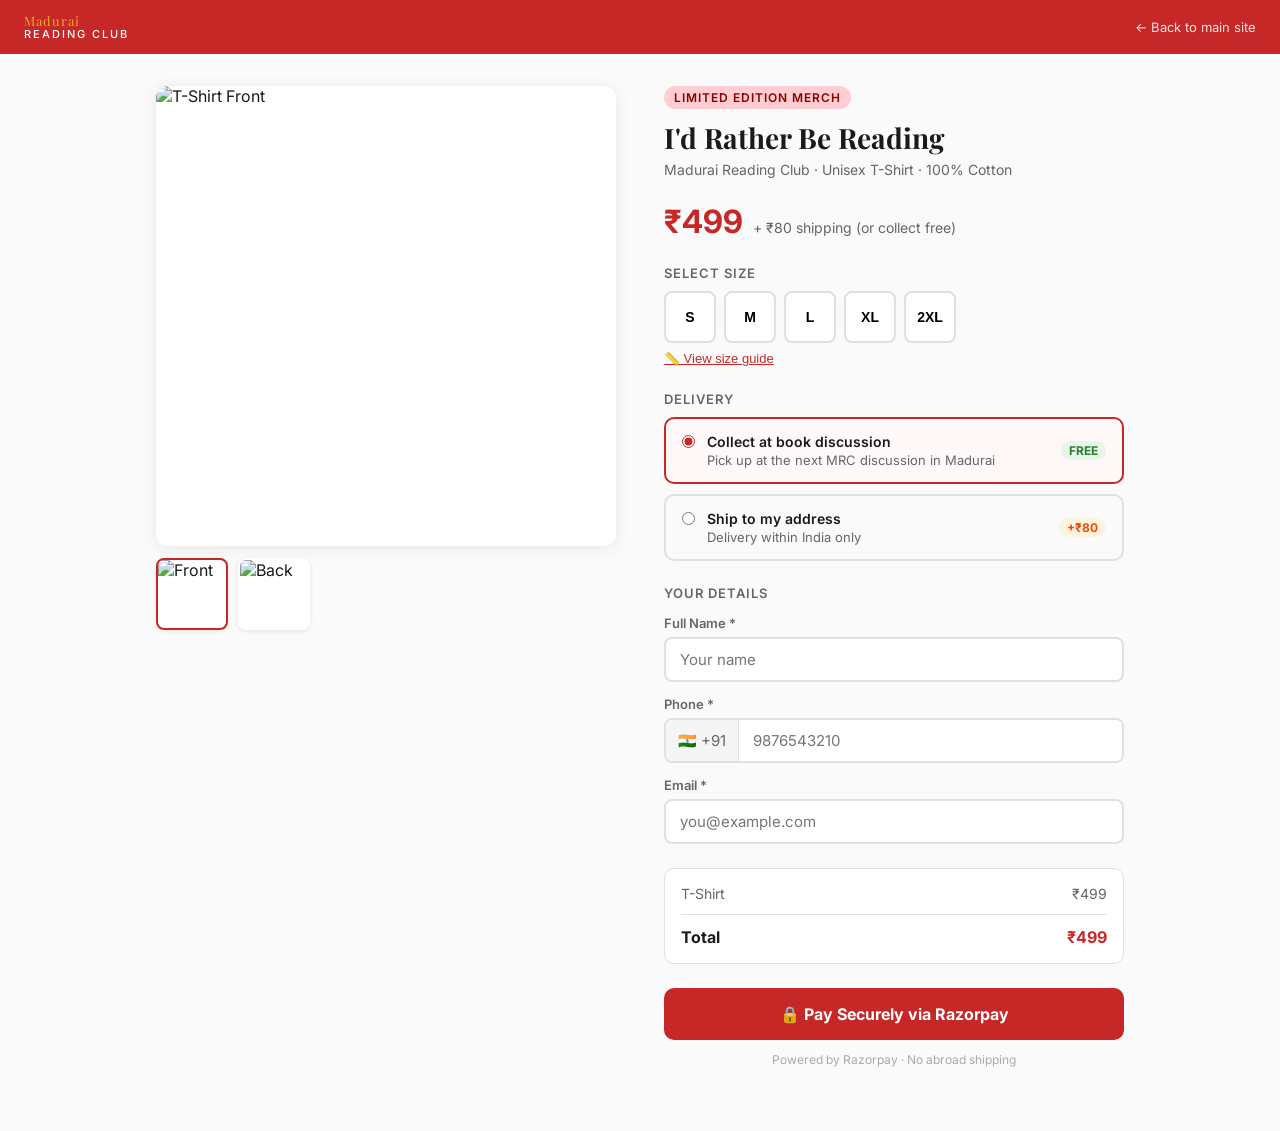
==== shop.html @ 7efdadf3 "Add MRC T-Shirt shop page with Razorpay checkout - New shop.html: product gallery, size picker with " ====
<!DOCTYPE html>
<html lang="en">
<head>
  <meta charset="UTF-8" />
  <meta name="viewport" content="width=device-width, initial-scale=1.0" />
  <title>MRC T-Shirt — Madurai Reading Club</title>
  <link rel="icon" type="image/png" href="images/Logo Circular.png" />
  <link rel="preconnect" href="https://fonts.googleapis.com" />
  <link rel="preconnect" href="https://fonts.gstatic.com" crossorigin />
  <link href="https://fonts.googleapis.com/css2?family=Inter:wght@300;400;500;600;700&family=Playfair+Display:wght@400;500;700&display=swap" rel="stylesheet" />
  <style>
    *, *::before, *::after { box-sizing: border-box; margin: 0; padding: 0; }

    :root {
      --red:      #C62828;
      --red-dark: #8E0000;
      --red-light:#FFCDD2;
      --gold:     #F5A623;
      --text:     #1a1a1a;
      --muted:    #666;
      --border:   #e0e0e0;
      --bg:       #fafafa;
      --white:    #ffffff;
      --radius:   12px;
    }

    body {
      font-family: 'Inter', sans-serif;
      color: var(--text);
      background: var(--bg);
      min-height: 100vh;
    }

    /* ── Nav ── */
    .topbar {
      background: var(--red);
      padding: 14px 24px;
      display: flex;
      align-items: center;
      justify-content: space-between;
    }
    .topbar-logo {
      display: flex;
      flex-direction: column;
      text-decoration: none;
      line-height: 1.1;
    }
    .topbar-logo span:first-child {
      font-family: 'Playfair Display', serif;
      color: var(--gold);
      font-size: 13px;
      letter-spacing: 1px;
    }
    .topbar-logo span:last-child {
      color: #fff;
      font-size: 11px;
      letter-spacing: 2px;
      text-transform: uppercase;
      font-weight: 500;
    }
    .topbar-back {
      color: rgba(255,255,255,.85);
      text-decoration: none;
      font-size: 13px;
      display: flex;
      align-items: center;
      gap: 6px;
      transition: color .2s;
    }
    .topbar-back:hover { color: #fff; }

    /* ── Layout ── */
    .page {
      max-width: 1000px;
      margin: 0 auto;
      padding: 32px 16px 64px;
      display: grid;
      grid-template-columns: 1fr 1fr;
      gap: 48px;
      align-items: start;
    }
    @media (max-width: 700px) {
      .page { grid-template-columns: 1fr; gap: 28px; padding: 20px 14px 48px; }
    }

    /* ── Product gallery ── */
    .gallery { position: sticky; top: 24px; }
    .gallery-main {
      border-radius: var(--radius);
      overflow: hidden;
      background: #fff;
      box-shadow: 0 2px 16px rgba(0,0,0,.08);
      aspect-ratio: 1 / 1;
      position: relative;
    }
    .gallery-main img {
      width: 100%;
      height: 100%;
      object-fit: cover;
      position: absolute;
      top: 0; left: 0;
      transition: opacity .3s;
    }
    .gallery-main img.hidden { opacity: 0; }
    .gallery-thumbs {
      display: flex;
      gap: 10px;
      margin-top: 12px;
    }
    .gallery-thumb {
      width: 72px;
      height: 72px;
      border-radius: 8px;
      overflow: hidden;
      border: 2px solid transparent;
      cursor: pointer;
      transition: border-color .2s;
      background: #fff;
      box-shadow: 0 1px 4px rgba(0,0,0,.1);
    }
    .gallery-thumb.active { border-color: var(--red); }
    .gallery-thumb img { width: 100%; height: 100%; object-fit: cover; }

    /* ── Right column ── */
    .detail { display: flex; flex-direction: column; gap: 24px; }

    .badge {
      display: inline-block;
      background: var(--red-light);
      color: var(--red-dark);
      font-size: 12px;
      font-weight: 600;
      letter-spacing: 1px;
      text-transform: uppercase;
      padding: 4px 10px;
      border-radius: 20px;
    }

    .product-title {
      font-family: 'Playfair Display', serif;
      font-size: 28px;
      font-weight: 700;
      line-height: 1.2;
    }

    .price-row {
      display: flex;
      align-items: baseline;
      gap: 10px;
    }
    .price {
      font-size: 32px;
      font-weight: 700;
      color: var(--red);
    }
    .price-note {
      font-size: 14px;
      color: var(--muted);
    }

    /* ── Size selector ── */
    .label { font-size: 13px; font-weight: 600; color: var(--muted); text-transform: uppercase; letter-spacing: 1px; margin-bottom: 10px; }
    .size-grid {
      display: flex;
      gap: 8px;
      flex-wrap: wrap;
    }
    .size-btn {
      width: 52px;
      height: 52px;
      border-radius: 8px;
      border: 2px solid var(--border);
      background: #fff;
      font-size: 14px;
      font-weight: 600;
      cursor: pointer;
      transition: all .15s;
      display: flex;
      align-items: center;
      justify-content: center;
    }
    .size-btn:hover { border-color: var(--red); color: var(--red); }
    .size-btn.selected { border-color: var(--red); background: var(--red); color: #fff; }
    .size-guide-btn {
      background: none;
      border: none;
      color: var(--red);
      font-size: 13px;
      cursor: pointer;
      text-decoration: underline;
      padding: 0;
      margin-top: 8px;
    }
    .size-error { color: var(--red); font-size: 13px; display: none; margin-top: 6px; }

    /* ── Delivery ── */
    .delivery-options { display: flex; flex-direction: column; gap: 10px; }
    .delivery-option {
      display: flex;
      align-items: flex-start;
      gap: 12px;
      border: 2px solid var(--border);
      border-radius: 10px;
      padding: 14px 16px;
      cursor: pointer;
      transition: border-color .15s, background .15s;
    }
    .delivery-option:has(input:checked) {
      border-color: var(--red);
      background: #fff8f8;
    }
    .delivery-option input[type="radio"] { accent-color: var(--red); margin-top: 2px; flex-shrink: 0; }
    .delivery-option-body { flex: 1; }
    .delivery-option-title { font-weight: 600; font-size: 14px; }
    .delivery-option-sub { font-size: 13px; color: var(--muted); margin-top: 2px; }
    .delivery-badge-free {
      background: #e8f5e9;
      color: #2e7d32;
      font-size: 12px;
      font-weight: 700;
      padding: 2px 8px;
      border-radius: 20px;
      margin-left: auto;
      white-space: nowrap;
      align-self: center;
    }
    .delivery-badge-ship {
      background: #fff3e0;
      color: #e65100;
      font-size: 12px;
      font-weight: 700;
      padding: 2px 8px;
      border-radius: 20px;
      margin-left: auto;
      white-space: nowrap;
      align-self: center;
    }

    /* ── Address fields ── */
    #address-fields { display: none; flex-direction: column; gap: 12px; }
    #address-fields.visible { display: flex; }

    /* ── Form ── */
    .form-section { display: flex; flex-direction: column; gap: 14px; }
    .field { display: flex; flex-direction: column; gap: 6px; }
    .field label { font-size: 13px; font-weight: 600; color: var(--muted); }
    .field input, .field textarea {
      border: 2px solid var(--border);
      border-radius: 8px;
      padding: 11px 14px;
      font-size: 15px;
      font-family: inherit;
      outline: none;
      transition: border-color .15s;
      background: #fff;
      width: 100%;
    }
    .field input:focus, .field textarea:focus { border-color: var(--red); }
    .field-row { display: grid; grid-template-columns: 1fr 1fr; gap: 12px; }

    /* ── Phone field ── */
    .phone-input-wrap {
      display: flex;
      border: 2px solid var(--border);
      border-radius: 8px;
      overflow: hidden;
      background: #fff;
      transition: border-color .15s;
    }
    .phone-input-wrap:focus-within { border-color: var(--red); }
    .phone-prefix {
      padding: 11px 12px;
      background: #f5f5f5;
      border-right: 1px solid var(--border);
      font-size: 15px;
      color: var(--muted);
      white-space: nowrap;
      display: flex;
      align-items: center;
    }
    .phone-input-wrap input {
      border: none;
      border-radius: 0;
      flex: 1;
      min-width: 0;
    }
    .phone-input-wrap input:focus { border: none; outline: none; }

    /* ── Order total ── */
    .order-total {
      background: #fff;
      border: 1px solid var(--border);
      border-radius: 10px;
      padding: 16px;
    }
    .total-row {
      display: flex;
      justify-content: space-between;
      align-items: center;
      font-size: 14px;
      color: var(--muted);
    }
    .total-row + .total-row { margin-top: 8px; }
    .total-row.grand {
      border-top: 1px solid var(--border);
      margin-top: 12px;
      padding-top: 12px;
      font-size: 16px;
      font-weight: 700;
      color: var(--text);
    }
    .total-row.grand span:last-child { color: var(--red); }

    /* ── Buy button ── */
    .buy-btn {
      background: var(--red);
      color: #fff;
      border: none;
      border-radius: 10px;
      padding: 16px;
      font-size: 16px;
      font-weight: 700;
      cursor: pointer;
      width: 100%;
      transition: background .2s, transform .1s;
      display: flex;
      align-items: center;
      justify-content: center;
      gap: 8px;
      font-family: inherit;
    }
    .buy-btn:hover { background: var(--red-dark); }
    .buy-btn:active { transform: scale(.99); }
    .buy-btn:disabled { background: #ccc; cursor: not-allowed; transform: none; }

    /* ── Success screen ── */
    #success-screen {
      display: none;
      max-width: 520px;
      margin: 0 auto;
      padding: 48px 24px;
      text-align: center;
    }
    #success-screen.visible { display: block; }
    .success-icon {
      width: 80px;
      height: 80px;
      background: #e8f5e9;
      border-radius: 50%;
      display: flex;
      align-items: center;
      justify-content: center;
      margin: 0 auto 24px;
      font-size: 40px;
    }
    #success-screen h2 {
      font-family: 'Playfair Display', serif;
      font-size: 26px;
      margin-bottom: 12px;
    }
    #success-screen p { color: var(--muted); font-size: 15px; line-height: 1.6; }
    .success-details {
      background: #fff;
      border: 1px solid var(--border);
      border-radius: 10px;
      padding: 20px;
      margin: 24px 0;
      text-align: left;
    }
    .success-details dt { font-size: 12px; color: var(--muted); font-weight: 600; text-transform: uppercase; letter-spacing: .5px; }
    .success-details dd { font-size: 15px; font-weight: 600; margin: 4px 0 14px; }
    .success-details dd:last-child { margin-bottom: 0; }

    /* ── Size chart modal ── */
    .modal-overlay {
      position: fixed;
      inset: 0;
      background: rgba(0,0,0,.5);
      z-index: 100;
      display: flex;
      align-items: center;
      justify-content: center;
      padding: 16px;
      opacity: 0;
      pointer-events: none;
      transition: opacity .2s;
    }
    .modal-overlay.open { opacity: 1; pointer-events: all; }
    .modal {
      background: #fff;
      border-radius: 14px;
      padding: 28px;
      max-width: 680px;
      width: 100%;
      max-height: 90vh;
      overflow-y: auto;
    }
    .modal-header {
      display: flex;
      justify-content: space-between;
      align-items: center;
      margin-bottom: 20px;
    }
    .modal-header h3 { font-size: 18px; font-weight: 700; }
    .modal-close {
      background: none;
      border: none;
      font-size: 22px;
      cursor: pointer;
      color: var(--muted);
      line-height: 1;
      padding: 4px;
    }
    .size-table {
      width: 100%;
      border-collapse: collapse;
      font-size: 13px;
    }
    .size-table th, .size-table td {
      border: 1px solid var(--border);
      padding: 10px 12px;
      text-align: center;
      white-space: nowrap;
    }
    .size-table th {
      background: var(--red);
      color: #fff;
      font-weight: 600;
      font-size: 12px;
    }
    .size-table tr:nth-child(even) td { background: #fafafa; }
    .size-table td:first-child { text-align: left; font-weight: 600; color: var(--muted); }
    .table-scroll { overflow-x: auto; }
  </style>
</head>
<body>

<!-- Top bar -->
<header class="topbar">
  <a href="index.html" class="topbar-logo">
    <span>Madurai</span>
    <span>Reading Club</span>
  </a>
  <a href="index.html" class="topbar-back">← Back to main site</a>
</header>

<!-- Success screen (hidden until payment done) -->
<div id="success-screen">
  <div class="success-icon">✅</div>
  <h2>Order Confirmed!</h2>
  <p>Thank you — a confirmation has been sent to your email.</p>
  <div class="success-details">
    <dl>
      <dt>Name</dt>       <dd id="s-name"></dd>
      <dt>Size</dt>       <dd id="s-size"></dd>
      <dt>Delivery</dt>   <dd id="s-delivery"></dd>
      <dt>Amount Paid</dt><dd id="s-amount"></dd>
    </dl>
  </div>
  <p style="font-size:13px;color:#aaa;">Order ID: <span id="s-orderid"></span></p>
</div>

<!-- Main shop content -->
<div class="page" id="shop-page">

  <!-- Left: Gallery -->
  <div class="gallery">
    <div class="gallery-main">
      <img id="img-front" src="images/tshirt-front.jpg" alt="T-Shirt Front" />
      <img id="img-back"  src="images/tshirt-back.jpg"  alt="T-Shirt Back" class="hidden" />
    </div>
    <div class="gallery-thumbs">
      <div class="gallery-thumb active" id="thumb-front" onclick="showView('front')">
        <img src="images/tshirt-front.jpg" alt="Front" />
      </div>
      <div class="gallery-thumb" id="thumb-back" onclick="showView('back')">
        <img src="images/tshirt-back.jpg" alt="Back" />
      </div>
    </div>
  </div>

  <!-- Right: Details + Form -->
  <div class="detail">

    <div>
      <span class="badge">Limited Edition Merch</span>
      <h1 class="product-title" style="margin-top:12px;">I'd Rather Be Reading</h1>
      <p style="color:var(--muted);font-size:14px;margin-top:6px;">Madurai Reading Club · Unisex T-Shirt · 100% Cotton</p>
    </div>

    <div class="price-row">
      <span class="price">₹499</span>
      <span class="price-note">+ ₹80 shipping (or collect free)</span>
    </div>

    <!-- Size picker -->
    <div>
      <div class="label">Select Size</div>
      <div class="size-grid">
        <button class="size-btn" data-size="S"   onclick="selectSize('S')">S</button>
        <button class="size-btn" data-size="M"   onclick="selectSize('M')">M</button>
        <button class="size-btn" data-size="L"   onclick="selectSize('L')">L</button>
        <button class="size-btn" data-size="XL"  onclick="selectSize('XL')">XL</button>
        <button class="size-btn" data-size="2XL" onclick="selectSize('2XL')">2XL</button>
      </div>
      <button class="size-guide-btn" onclick="openSizeChart()">📏 View size guide</button>
      <div class="size-error" id="size-error">Please select a size to continue.</div>
    </div>

    <!-- Delivery -->
    <div>
      <div class="label">Delivery</div>
      <div class="delivery-options">
        <label class="delivery-option">
          <input type="radio" name="delivery" value="collect" checked onchange="updateDelivery()" />
          <div class="delivery-option-body">
            <div class="delivery-option-title">Collect at book discussion</div>
            <div class="delivery-option-sub">Pick up at the next MRC discussion in Madurai</div>
          </div>
          <span class="delivery-badge-free">FREE</span>
        </label>
        <label class="delivery-option">
          <input type="radio" name="delivery" value="ship" onchange="updateDelivery()" />
          <div class="delivery-option-body">
            <div class="delivery-option-title">Ship to my address</div>
            <div class="delivery-option-sub">Delivery within India only</div>
          </div>
          <span class="delivery-badge-ship">+₹80</span>
        </label>
      </div>

      <!-- Address fields -->
      <div id="address-fields" style="margin-top:16px;">
        <div class="field">
          <label>Street Address</label>
          <input type="text" id="address" placeholder="House / flat no., street, area" />
        </div>
        <div class="field-row">
          <div class="field">
            <label>City</label>
            <input type="text" id="city" placeholder="City" />
          </div>
          <div class="field">
            <label>Pincode</label>
            <input type="text" id="pincode" placeholder="600001" maxlength="6" inputmode="numeric" />
          </div>
        </div>
      </div>
    </div>

    <!-- Buyer details -->
    <div class="form-section">
      <div class="label" style="margin-bottom:0;">Your Details</div>
      <div class="field">
        <label>Full Name *</label>
        <input type="text" id="name" placeholder="Your name" autocomplete="name" />
      </div>
      <div class="field">
        <label>Phone *</label>
        <div class="phone-input-wrap">
          <span class="phone-prefix">🇮🇳 +91</span>
          <input type="tel" id="phone" placeholder="9876543210" maxlength="10" inputmode="numeric" autocomplete="tel-national" />
        </div>
      </div>
      <div class="field">
        <label>Email *</label>
        <input type="email" id="email" placeholder="you@example.com" autocomplete="email" />
      </div>
    </div>

    <!-- Order total -->
    <div class="order-total">
      <div class="total-row"><span>T-Shirt</span><span>₹499</span></div>
      <div class="total-row" id="shipping-row" style="display:none;"><span>Shipping</span><span>₹80</span></div>
      <div class="total-row grand"><span>Total</span><span id="total-display">₹499</span></div>
    </div>

    <!-- Pay button -->
    <button class="buy-btn" id="pay-btn" onclick="startCheckout()">
      🔒 Pay Securely via Razorpay
    </button>

    <p style="font-size:12px;color:#aaa;text-align:center;margin-top:-12px;">
      Powered by Razorpay · No abroad shipping
    </p>

  </div>
</div>

<!-- Size Chart Modal -->
<div class="modal-overlay" id="size-modal" onclick="closeSizeChart(event)">
  <div class="modal">
    <div class="modal-header">
      <h3>Size Guide</h3>
      <button class="modal-close" onclick="closeSizeChart()">✕</button>
    </div>
    <div class="table-scroll">
      <table class="size-table">
        <thead>
          <tr>
            <th>Measurement</th>
            <th>S</th><th>M</th><th>L</th><th>XL</th><th>2XL</th>
          </tr>
        </thead>
        <tbody>
          <tr><td>Size (in/cm)</td>       <td>36/91.44</td><td>38/96.52</td><td>40/101.6</td><td>42/106.68</td><td>44/111.76</td></tr>
          <tr><td>Full Chest (in/cm)</td> <td>37.80/96</td><td>40.16/108</td><td>42.52/108</td><td>44.09/112</td><td>45.67/116</td></tr>
          <tr><td>Length (in/cm)</td>     <td>25.79/65.51</td><td>26.38/67.49</td><td>27.36/69.49</td><td>28.94/73.51</td><td>29.33/74.5</td></tr>
          <tr><td>Across Shoulder (in/cm)</td><td>14.57/37.01</td><td>15.35/38.99</td><td>16.54/42.01</td><td>17.72/45.01</td><td>18.50/46.99</td></tr>
          <tr><td>Sleeve Length (in/cm)</td><td>8.27/21.01</td><td>8.66/22</td><td>9.25/23.5</td><td>9.45/24</td><td>9.84/24.99</td></tr>
          <tr><td>Tolerance</td>          <td colspan="5" style="text-align:center;">(+/−) 5%</td></tr>
        </tbody>
      </table>
    </div>
    <p style="font-size:13px;color:#aaa;margin-top:16px;">All measurements are in inches / centimetres.</p>
  </div>
</div>

<!-- Razorpay SDK -->
<script src="https://checkout.razorpay.com/v1/checkout.js"></script>

<script>
  const API_BASE = 'https://pages.maduraireadingclub.com'

  let selectedSize = null

  // ── Gallery ──────────────────────────────────────────────────────────────
  function showView(view) {
    document.getElementById('img-front').classList.toggle('hidden', view !== 'front')
    document.getElementById('img-back').classList.toggle('hidden',  view !== 'back')
    document.getElementById('thumb-front').classList.toggle('active', view === 'front')
    document.getElementById('thumb-back').classList.toggle('active',  view === 'back')
  }

  // ── Size ─────────────────────────────────────────────────────────────────
  function selectSize(size) {
    selectedSize = size
    document.querySelectorAll('.size-btn').forEach(b =>
      b.classList.toggle('selected', b.dataset.size === size)
    )
    document.getElementById('size-error').style.display = 'none'
  }

  // ── Delivery ─────────────────────────────────────────────────────────────
  function updateDelivery() {
    const isShip = document.querySelector('input[name="delivery"]:checked').value === 'ship'
    document.getElementById('address-fields').classList.toggle('visible', isShip)
    document.getElementById('shipping-row').style.display = isShip ? 'flex' : 'none'
    document.getElementById('total-display').textContent = isShip ? '₹579' : '₹499'
  }

  // ── Size chart modal ──────────────────────────────────────────────────────
  function openSizeChart() {
    document.getElementById('size-modal').classList.add('open')
    document.body.style.overflow = 'hidden'
  }
  function closeSizeChart(e) {
    if (!e || e.target === document.getElementById('size-modal')) {
      document.getElementById('size-modal').classList.remove('open')
      document.body.style.overflow = ''
    }
  }

  // ── Validation ───────────────────────────────────────────────────────────
  function validate() {
    if (!selectedSize) {
      document.getElementById('size-error').style.display = 'block'
      document.querySelector('.size-grid').scrollIntoView({ behavior: 'smooth', block: 'center' })
      return false
    }
    const name  = document.getElementById('name').value.trim()
    const phone = document.getElementById('phone').value.trim()
    const email = document.getElementById('email').value.trim()
    if (!name || !phone || !email) {
      alert('Please fill in your name, phone, and email.')
      return false
    }
    if (!/^\d{10}$/.test(phone)) {
      alert('Please enter a valid 10-digit phone number.')
      return false
    }
    if (!/^[^\s@]+@[^\s@]+\.[^\s@]+$/.test(email)) {
      alert('Please enter a valid email address.')
      return false
    }
    const isShip = document.querySelector('input[name="delivery"]:checked').value === 'ship'
    if (isShip) {
      const address = document.getElementById('address').value.trim()
      const city    = document.getElementById('city').value.trim()
      const pincode = document.getElementById('pincode').value.trim()
      if (!address || !city || !pincode) {
        alert('Please fill in your full shipping address.')
        return false
      }
      if (!/^\d{6}$/.test(pincode)) {
        alert('Please enter a valid 6-digit pincode.')
        return false
      }
    }
    return true
  }

  // ── Checkout ─────────────────────────────────────────────────────────────
  async function startCheckout() {
    if (!validate()) return

    const btn = document.getElementById('pay-btn')
    btn.disabled = true
    btn.textContent = 'Creating order…'

    const delivery = document.querySelector('input[name="delivery"]:checked').value
    const body = {
      name:          document.getElementById('name').value.trim(),
      phone:         '+91' + document.getElementById('phone').value.trim(),
      email:         document.getElementById('email').value.trim(),
      size:          selectedSize,
      delivery_type: delivery,
      address:       delivery === 'ship' ? document.getElementById('address').value.trim() : '',
      city:          delivery === 'ship' ? document.getElementById('city').value.trim()    : '',
      pincode:       delivery === 'ship' ? document.getElementById('pincode').value.trim() : '',
    }

    let orderData
    try {
      const res = await fetch(API_BASE + '/api/shop/orders', {
        method:  'POST',
        headers: { 'Content-Type': 'application/json' },
        body:    JSON.stringify(body),
      })
      orderData = await res.json()
      if (!res.ok) throw new Error(orderData.error || 'Order creation failed')
    } catch (err) {
      alert('Could not create order: ' + err.message)
      btn.disabled = false
      btn.innerHTML = '🔒 Pay Securely via Razorpay'
      return
    }

    const options = {
      key:         orderData.key_id,
      amount:      orderData.amount,
      currency:    'INR',
      name:        'Madurai Reading Club',
      description: 'MRC T-Shirt — Size ' + selectedSize,
      image:       'https://maduraireadingclub.com/images/Logo Circular.png',
      order_id:    orderData.order_id,
      prefill: {
        name:    body.name,
        email:   body.email,
        contact: body.phone,
      },
      theme: { color: '#C62828' },
      handler: async function(response) {
        btn.textContent = 'Confirming…'
        try {
          const vRes = await fetch(API_BASE + '/api/shop/verify', {
            method:  'POST',
            headers: { 'Content-Type': 'application/json' },
            body:    JSON.stringify({
              razorpay_order_id:   response.razorpay_order_id,
              razorpay_payment_id: response.razorpay_payment_id,
              razorpay_signature:  response.razorpay_signature,
            }),
          })
          if (!vRes.ok) throw new Error('Verification failed')
        } catch (err) {
          alert('Payment received but confirmation failed. Please contact us with your payment ID: ' + response.razorpay_payment_id)
          btn.disabled = false
          btn.innerHTML = '🔒 Pay Securely via Razorpay'
          return
        }
        showSuccess(body, orderData, response.razorpay_order_id)
      },
      modal: {
        ondismiss: function() {
          btn.disabled = false
          btn.innerHTML = '🔒 Pay Securely via Razorpay'
        }
      }
    }

    const rzp = new Razorpay(options)
    rzp.open()
  }

  function showSuccess(body, orderData, orderId) {
    document.getElementById('shop-page').style.display = 'none'
    const sc = document.getElementById('success-screen')
    sc.classList.add('visible')
    document.getElementById('s-name').textContent     = body.name
    document.getElementById('s-size').textContent     = selectedSize
    document.getElementById('s-delivery').textContent = body.delivery_type === 'ship'
      ? `Shipping to ${body.city} — ${body.pincode}`
      : 'Collect at next book discussion'
    document.getElementById('s-amount').textContent   = '₹' + (orderData.amount / 100)
    document.getElementById('s-orderid').textContent  = orderId
    window.scrollTo({ top: 0, behavior: 'smooth' })
  }
</script>

</body>
</html>
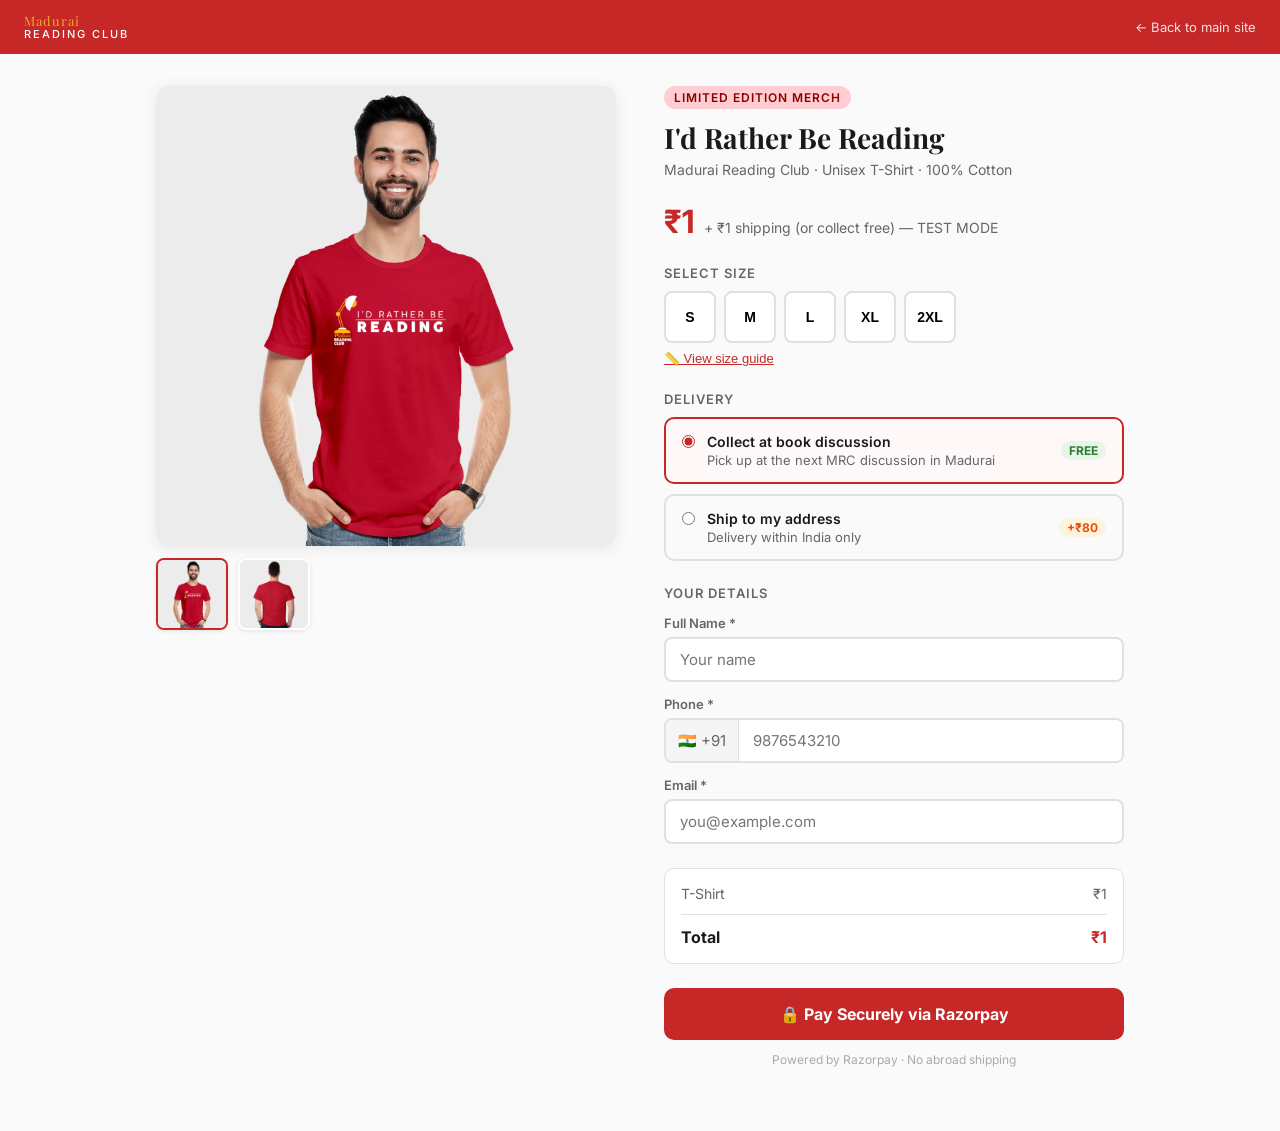
==== commit 8a37461a: "Set price to ₹1 for testing Co-Authored-By: Claude Sonnet 4.6 <noreply@anthropic.com>" ====
--- a/shop.html
+++ b/shop.html
@@ -489,8 +489,8 @@
     </div>
 
     <div class="price-row">
-      <span class="price">₹499</span>
-      <span class="price-note">+ ₹80 shipping (or collect free)</span>
+      <span class="price">₹1</span>
+      <span class="price-note">+ ₹1 shipping (or collect free) — TEST MODE</span>
     </div>
 
     <!-- Size picker -->
@@ -570,9 +570,9 @@
 
     <!-- Order total -->
     <div class="order-total">
-      <div class="total-row"><span>T-Shirt</span><span>₹499</span></div>
-      <div class="total-row" id="shipping-row" style="display:none;"><span>Shipping</span><span>₹80</span></div>
-      <div class="total-row grand"><span>Total</span><span id="total-display">₹499</span></div>
+      <div class="total-row"><span>T-Shirt</span><span>₹1</span></div>
+      <div class="total-row" id="shipping-row" style="display:none;"><span>Shipping</span><span>₹1</span></div>
+      <div class="total-row grand"><span>Total</span><span id="total-display">₹1</span></div>
     </div>
 
     <!-- Pay button -->
@@ -646,7 +646,7 @@
     const isShip = document.querySelector('input[name="delivery"]:checked').value === 'ship'
     document.getElementById('address-fields').classList.toggle('visible', isShip)
     document.getElementById('shipping-row').style.display = isShip ? 'flex' : 'none'
-    document.getElementById('total-display').textContent = isShip ? '₹579' : '₹499'
+    document.getElementById('total-display').textContent = isShip ? '₹2' : '₹1'
   }
 
   // ── Size chart modal ──────────────────────────────────────────────────────
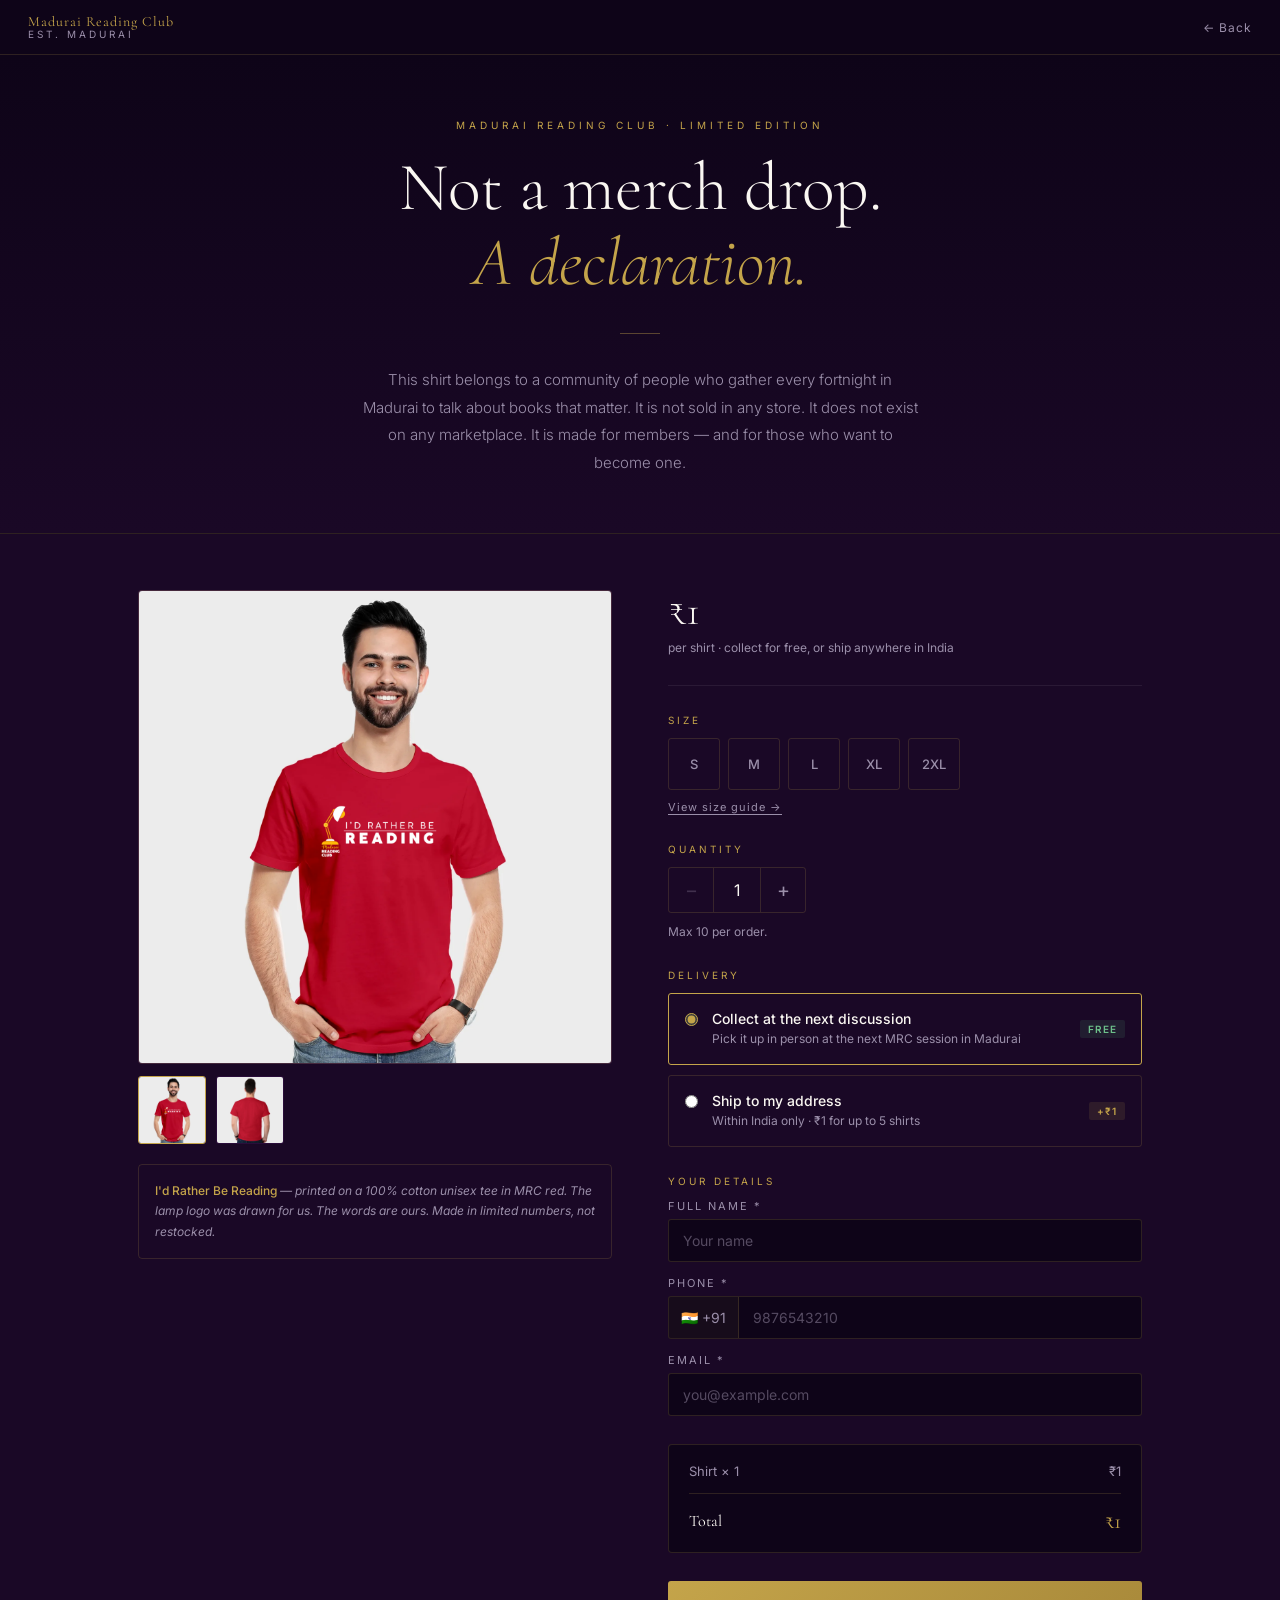
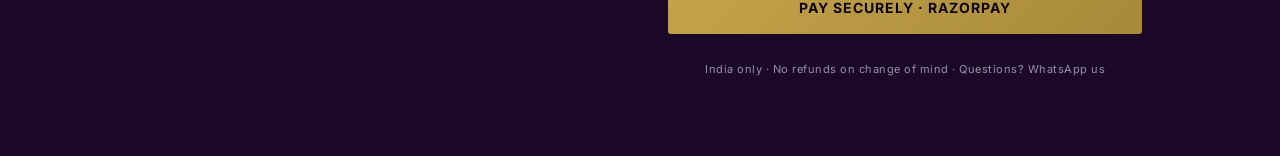
==== commit ae1d3419: "Redesign shop: community messaging, quantity picker, tiered shipping, dark editorial theme Co-Author" ====
--- a/shop.html
+++ b/shop.html
@@ -7,375 +7,378 @@
   <link rel="icon" type="image/png" href="images/Logo Circular.png" />
   <link rel="preconnect" href="https://fonts.googleapis.com" />
   <link rel="preconnect" href="https://fonts.gstatic.com" crossorigin />
-  <link href="https://fonts.googleapis.com/css2?family=Inter:wght@300;400;500;600;700&family=Playfair+Display:wght@400;500;700&display=swap" rel="stylesheet" />
+  <link href="https://fonts.googleapis.com/css2?family=Cormorant+Garamond:ital,wght@0,300;0,400;0,600;1,300;1,400&family=Inter:wght@300;400;500;600&display=swap" rel="stylesheet" />
   <style>
     *, *::before, *::after { box-sizing: border-box; margin: 0; padding: 0; }
 
     :root {
-      --red:      #C62828;
-      --red-dark: #8E0000;
-      --red-light:#FFCDD2;
-      --gold:     #F5A623;
-      --text:     #1a1a1a;
-      --muted:    #666;
-      --border:   #e0e0e0;
-      --bg:       #fafafa;
-      --white:    #ffffff;
-      --radius:   12px;
-    }
+      --bg:      #1A0826;
+      --bgDeep:  #0E0418;
+      --card:    #2A0D3A;
+      --gold:    #C4A44A;
+      --cream:   #FAF7F2;
+      --soft:    #9B8FAA;
+      --border:  rgba(196,164,74,0.18);
+      --divider: rgba(255,255,255,0.07);
+      --red:     #C62828;
+    }
+
+    html { scroll-behavior: smooth; }
 
     body {
       font-family: 'Inter', sans-serif;
-      color: var(--text);
       background: var(--bg);
+      color: var(--cream);
       min-height: 100vh;
     }
 
-    /* ── Nav ── */
+    /* ── Topbar ── */
     .topbar {
-      background: var(--red);
-      padding: 14px 24px;
+      background: var(--bgDeep);
+      border-bottom: 1px solid var(--border);
+      padding: 14px 28px;
       display: flex;
       align-items: center;
       justify-content: space-between;
+      position: sticky;
+      top: 0;
+      z-index: 50;
     }
     .topbar-logo {
+      text-decoration: none;
       display: flex;
       flex-direction: column;
+      line-height: 1.1;
+    }
+    .topbar-logo .l1 { font-family: 'Cormorant Garamond', serif; color: var(--gold); font-size: 14px; letter-spacing: 1px; }
+    .topbar-logo .l2 { color: var(--soft); font-size: 10px; letter-spacing: 3px; text-transform: uppercase; }
+    .topbar-back {
+      color: var(--soft);
       text-decoration: none;
+      font-size: 12px;
+      letter-spacing: 1px;
+      transition: color .2s;
+    }
+    .topbar-back:hover { color: var(--cream); }
+
+    /* ── Hero ── */
+    .hero {
+      border-bottom: 1px solid var(--border);
+      padding: 64px 28px 56px;
+      text-align: center;
+      background: linear-gradient(180deg, var(--bgDeep) 0%, var(--bg) 100%);
+    }
+    .hero-eyebrow {
+      font-size: 10px;
+      letter-spacing: 4px;
+      text-transform: uppercase;
+      color: var(--gold);
+      margin-bottom: 20px;
+    }
+    .hero-title {
+      font-family: 'Cormorant Garamond', serif;
+      font-size: clamp(38px, 6vw, 68px);
+      font-weight: 300;
       line-height: 1.1;
-    }
-    .topbar-logo span:first-child {
-      font-family: 'Playfair Display', serif;
-      color: var(--gold);
-      font-size: 13px;
-      letter-spacing: 1px;
-    }
-    .topbar-logo span:last-child {
-      color: #fff;
-      font-size: 11px;
-      letter-spacing: 2px;
-      text-transform: uppercase;
-      font-weight: 500;
-    }
-    .topbar-back {
-      color: rgba(255,255,255,.85);
-      text-decoration: none;
-      font-size: 13px;
-      display: flex;
-      align-items: center;
-      gap: 6px;
-      transition: color .2s;
-    }
-    .topbar-back:hover { color: #fff; }
-
-    /* ── Layout ── */
-    .page {
-      max-width: 1000px;
+      color: var(--cream);
+      margin-bottom: 24px;
+    }
+    .hero-title em { font-style: italic; color: var(--gold); }
+    .hero-body {
+      max-width: 560px;
       margin: 0 auto;
-      padding: 32px 16px 64px;
+      font-size: 15px;
+      line-height: 1.85;
+      color: var(--soft);
+      font-weight: 300;
+    }
+    .hero-divider {
+      width: 40px;
+      height: 1px;
+      background: var(--gold);
+      margin: 32px auto;
+      opacity: .4;
+    }
+
+    /* ── Main layout ── */
+    .main {
+      max-width: 1060px;
+      margin: 0 auto;
+      padding: 56px 28px 80px;
       display: grid;
       grid-template-columns: 1fr 1fr;
-      gap: 48px;
+      gap: 56px;
       align-items: start;
     }
-    @media (max-width: 700px) {
-      .page { grid-template-columns: 1fr; gap: 28px; padding: 20px 14px 48px; }
-    }
-
-    /* ── Product gallery ── */
-    .gallery { position: sticky; top: 24px; }
-    .gallery-main {
-      border-radius: var(--radius);
+    @media (max-width: 720px) {
+      .main { grid-template-columns: 1fr; gap: 36px; padding: 36px 18px 64px; }
+      .hero { padding: 44px 18px 40px; }
+      .topbar { padding: 12px 18px; }
+    }
+
+    /* ── Gallery ── */
+    .gallery { position: sticky; top: 72px; }
+    .gallery-frame {
+      position: relative;
+      border-radius: 4px;
       overflow: hidden;
-      background: #fff;
-      box-shadow: 0 2px 16px rgba(0,0,0,.08);
+      background: var(--card);
+      border: 1px solid var(--border);
       aspect-ratio: 1 / 1;
-      position: relative;
-    }
-    .gallery-main img {
+    }
+    .gallery-frame img {
       width: 100%;
       height: 100%;
       object-fit: cover;
       position: absolute;
-      top: 0; left: 0;
-      transition: opacity .3s;
-    }
-    .gallery-main img.hidden { opacity: 0; }
+      inset: 0;
+      transition: opacity .35s ease;
+    }
+    .gallery-frame img.hidden { opacity: 0; pointer-events: none; }
     .gallery-thumbs {
       display: flex;
       gap: 10px;
       margin-top: 12px;
     }
-    .gallery-thumb {
-      width: 72px;
-      height: 72px;
-      border-radius: 8px;
+    .g-thumb {
+      width: 68px;
+      height: 68px;
+      border-radius: 3px;
       overflow: hidden;
-      border: 2px solid transparent;
+      border: 1px solid transparent;
       cursor: pointer;
       transition: border-color .2s;
-      background: #fff;
-      box-shadow: 0 1px 4px rgba(0,0,0,.1);
-    }
-    .gallery-thumb.active { border-color: var(--red); }
-    .gallery-thumb img { width: 100%; height: 100%; object-fit: cover; }
-
-    /* ── Right column ── */
-    .detail { display: flex; flex-direction: column; gap: 24px; }
-
-    .badge {
-      display: inline-block;
-      background: var(--red-light);
-      color: var(--red-dark);
+      background: var(--card);
+    }
+    .g-thumb.active { border-color: var(--gold); }
+    .g-thumb img { width: 100%; height: 100%; object-fit: cover; display: block; }
+
+    .gallery-note {
+      margin-top: 20px;
+      padding: 16px;
+      border: 1px solid var(--border);
+      border-radius: 4px;
       font-size: 12px;
+      line-height: 1.7;
+      color: var(--soft);
+      font-style: italic;
+    }
+    .gallery-note strong { color: var(--gold); font-style: normal; font-weight: 500; }
+
+    /* ── Right panel ── */
+    .panel { display: flex; flex-direction: column; gap: 28px; }
+
+    /* Label style */
+    .field-label {
+      font-size: 10px;
+      letter-spacing: 3px;
+      text-transform: uppercase;
+      color: var(--gold);
+      margin-bottom: 12px;
+    }
+
+    /* Price */
+    .price-block { border-bottom: 1px solid var(--divider); padding-bottom: 28px; }
+    .price-main { font-family: 'Cormorant Garamond', serif; font-size: 42px; font-weight: 300; color: var(--cream); line-height: 1; }
+    .price-sub { font-size: 12px; color: var(--soft); margin-top: 6px; line-height: 1.6; }
+
+    /* Size */
+    .size-row { display: flex; gap: 8px; flex-wrap: wrap; }
+    .size-btn {
+      width: 52px;
+      height: 52px;
+      border: 1px solid var(--border);
+      border-radius: 3px;
+      background: transparent;
+      color: var(--soft);
+      font-size: 13px;
+      font-weight: 500;
+      cursor: pointer;
+      transition: all .15s;
+      font-family: 'Inter', sans-serif;
+    }
+    .size-btn:hover { border-color: var(--gold); color: var(--cream); }
+    .size-btn.selected { border-color: var(--gold); background: var(--gold); color: var(--bgDeep); font-weight: 600; }
+    .size-guide-link {
+      background: none;
+      border: none;
+      color: var(--soft);
+      font-size: 11px;
+      letter-spacing: 1px;
+      cursor: pointer;
+      text-decoration: underline;
+      text-underline-offset: 3px;
+      padding: 0;
+      margin-top: 10px;
+      font-family: 'Inter', sans-serif;
+      transition: color .2s;
+    }
+    .size-guide-link:hover { color: var(--gold); }
+    .field-error { color: #E57373; font-size: 11px; display: none; margin-top: 6px; }
+
+    /* Quantity */
+    .qty-stepper {
+      display: flex;
+      align-items: center;
+      gap: 0;
+      border: 1px solid var(--border);
+      border-radius: 3px;
+      width: fit-content;
+    }
+    .qty-btn {
+      width: 44px;
+      height: 44px;
+      background: transparent;
+      border: none;
+      color: var(--soft);
+      font-size: 20px;
+      cursor: pointer;
+      transition: color .15s, background .15s;
+      font-family: 'Inter', sans-serif;
+      display: flex;
+      align-items: center;
+      justify-content: center;
+    }
+    .qty-btn:hover { color: var(--cream); background: var(--divider); }
+    .qty-btn:disabled { color: rgba(155,143,170,.3); cursor: not-allowed; }
+    .qty-num {
+      width: 48px;
+      text-align: center;
+      font-size: 16px;
+      color: var(--cream);
+      border-left: 1px solid var(--border);
+      border-right: 1px solid var(--border);
+      line-height: 44px;
+      user-select: none;
+    }
+    .qty-note { font-size: 12px; color: var(--soft); margin-top: 10px; line-height: 1.5; }
+
+    /* Delivery */
+    .delivery-opts { display: flex; flex-direction: column; gap: 10px; }
+    .delivery-opt {
+      display: flex;
+      align-items: flex-start;
+      gap: 14px;
+      border: 1px solid var(--border);
+      border-radius: 3px;
+      padding: 16px;
+      cursor: pointer;
+      transition: border-color .15s;
+      position: relative;
+    }
+    .delivery-opt:has(input:checked) { border-color: var(--gold); }
+    .delivery-opt input[type="radio"] { accent-color: var(--gold); margin-top: 3px; flex-shrink: 0; }
+    .delivery-opt-body { flex: 1; }
+    .delivery-opt-title { font-size: 14px; color: var(--cream); font-weight: 500; }
+    .delivery-opt-sub { font-size: 12px; color: var(--soft); margin-top: 3px; line-height: 1.5; }
+    .delivery-tag {
+      font-size: 10px;
       font-weight: 600;
       letter-spacing: 1px;
       text-transform: uppercase;
-      padding: 4px 10px;
-      border-radius: 20px;
-    }
-
-    .product-title {
-      font-family: 'Playfair Display', serif;
-      font-size: 28px;
-      font-weight: 700;
-      line-height: 1.2;
-    }
-
-    .price-row {
-      display: flex;
-      align-items: baseline;
-      gap: 10px;
-    }
-    .price {
-      font-size: 32px;
-      font-weight: 700;
-      color: var(--red);
-    }
-    .price-note {
+      padding: 3px 8px;
+      border-radius: 2px;
+      align-self: center;
+      white-space: nowrap;
+    }
+    .tag-free { background: rgba(74,155,111,0.15); color: #6DBF8A; }
+    .tag-ship { background: rgba(196,164,74,0.12); color: var(--gold); }
+
+    /* Address */
+    #address-fields { display: none; flex-direction: column; gap: 12px; margin-top: 14px; }
+    #address-fields.visible { display: flex; }
+
+    /* Form fields */
+    .form-wrap { display: flex; flex-direction: column; gap: 14px; }
+    .f-field { display: flex; flex-direction: column; gap: 6px; }
+    .f-field label { font-size: 11px; letter-spacing: 2px; text-transform: uppercase; color: var(--soft); }
+    .f-field input {
+      background: var(--bgDeep);
+      border: 1px solid var(--border);
+      border-radius: 3px;
+      padding: 12px 14px;
       font-size: 14px;
-      color: var(--muted);
-    }
-
-    /* ── Size selector ── */
-    .label { font-size: 13px; font-weight: 600; color: var(--muted); text-transform: uppercase; letter-spacing: 1px; margin-bottom: 10px; }
-    .size-grid {
-      display: flex;
-      gap: 8px;
-      flex-wrap: wrap;
-    }
-    .size-btn {
-      width: 52px;
-      height: 52px;
-      border-radius: 8px;
-      border: 2px solid var(--border);
-      background: #fff;
-      font-size: 14px;
-      font-weight: 600;
-      cursor: pointer;
-      transition: all .15s;
-      display: flex;
-      align-items: center;
-      justify-content: center;
-    }
-    .size-btn:hover { border-color: var(--red); color: var(--red); }
-    .size-btn.selected { border-color: var(--red); background: var(--red); color: #fff; }
-    .size-guide-btn {
-      background: none;
-      border: none;
-      color: var(--red);
-      font-size: 13px;
-      cursor: pointer;
-      text-decoration: underline;
-      padding: 0;
-      margin-top: 8px;
-    }
-    .size-error { color: var(--red); font-size: 13px; display: none; margin-top: 6px; }
-
-    /* ── Delivery ── */
-    .delivery-options { display: flex; flex-direction: column; gap: 10px; }
-    .delivery-option {
-      display: flex;
-      align-items: flex-start;
-      gap: 12px;
-      border: 2px solid var(--border);
-      border-radius: 10px;
-      padding: 14px 16px;
-      cursor: pointer;
-      transition: border-color .15s, background .15s;
-    }
-    .delivery-option:has(input:checked) {
-      border-color: var(--red);
-      background: #fff8f8;
-    }
-    .delivery-option input[type="radio"] { accent-color: var(--red); margin-top: 2px; flex-shrink: 0; }
-    .delivery-option-body { flex: 1; }
-    .delivery-option-title { font-weight: 600; font-size: 14px; }
-    .delivery-option-sub { font-size: 13px; color: var(--muted); margin-top: 2px; }
-    .delivery-badge-free {
-      background: #e8f5e9;
-      color: #2e7d32;
-      font-size: 12px;
-      font-weight: 700;
-      padding: 2px 8px;
-      border-radius: 20px;
-      margin-left: auto;
-      white-space: nowrap;
-      align-self: center;
-    }
-    .delivery-badge-ship {
-      background: #fff3e0;
-      color: #e65100;
-      font-size: 12px;
-      font-weight: 700;
-      padding: 2px 8px;
-      border-radius: 20px;
-      margin-left: auto;
-      white-space: nowrap;
-      align-self: center;
-    }
-
-    /* ── Address fields ── */
-    #address-fields { display: none; flex-direction: column; gap: 12px; }
-    #address-fields.visible { display: flex; }
-
-    /* ── Form ── */
-    .form-section { display: flex; flex-direction: column; gap: 14px; }
-    .field { display: flex; flex-direction: column; gap: 6px; }
-    .field label { font-size: 13px; font-weight: 600; color: var(--muted); }
-    .field input, .field textarea {
-      border: 2px solid var(--border);
-      border-radius: 8px;
-      padding: 11px 14px;
-      font-size: 15px;
-      font-family: inherit;
+      color: var(--cream);
+      font-family: 'Inter', sans-serif;
       outline: none;
       transition: border-color .15s;
-      background: #fff;
       width: 100%;
     }
-    .field input:focus, .field textarea:focus { border-color: var(--red); }
+    .f-field input:focus { border-color: var(--gold); }
+    .f-field input::placeholder { color: rgba(155,143,170,.5); }
     .field-row { display: grid; grid-template-columns: 1fr 1fr; gap: 12px; }
-
-    /* ── Phone field ── */
-    .phone-input-wrap {
-      display: flex;
-      border: 2px solid var(--border);
-      border-radius: 8px;
+    .phone-wrap {
+      display: flex;
+      background: var(--bgDeep);
+      border: 1px solid var(--border);
+      border-radius: 3px;
       overflow: hidden;
-      background: #fff;
       transition: border-color .15s;
     }
-    .phone-input-wrap:focus-within { border-color: var(--red); }
+    .phone-wrap:focus-within { border-color: var(--gold); }
     .phone-prefix {
-      padding: 11px 12px;
-      background: #f5f5f5;
+      padding: 12px 12px;
+      font-size: 14px;
+      color: var(--soft);
       border-right: 1px solid var(--border);
-      font-size: 15px;
-      color: var(--muted);
       white-space: nowrap;
-      display: flex;
-      align-items: center;
-    }
-    .phone-input-wrap input {
-      border: none;
-      border-radius: 0;
-      flex: 1;
-      min-width: 0;
-    }
-    .phone-input-wrap input:focus { border: none; outline: none; }
-
-    /* ── Order total ── */
-    .order-total {
-      background: #fff;
-      border: 1px solid var(--border);
-      border-radius: 10px;
-      padding: 16px;
+      background: rgba(196,164,74,0.05);
+    }
+    .phone-wrap input { border: none; border-radius: 0; background: transparent; flex: 1; min-width: 0; padding: 12px 14px; }
+    .phone-wrap input:focus { border: none; outline: none; }
+
+    /* Total card */
+    .total-card {
+      background: var(--bgDeep);
+      border: 1px solid var(--border);
+      border-radius: 4px;
+      padding: 18px 20px;
     }
     .total-row {
       display: flex;
       justify-content: space-between;
       align-items: center;
-      font-size: 14px;
-      color: var(--muted);
+      font-size: 13px;
+      color: var(--soft);
     }
     .total-row + .total-row { margin-top: 8px; }
     .total-row.grand {
       border-top: 1px solid var(--border);
-      margin-top: 12px;
-      padding-top: 12px;
+      margin-top: 14px;
+      padding-top: 14px;
       font-size: 16px;
+      font-family: 'Cormorant Garamond', serif;
+      color: var(--cream);
+      font-weight: 400;
+    }
+    .total-row.grand .grand-amt { color: var(--gold); font-size: 22px; }
+
+    /* Pay button */
+    .pay-btn {
+      background: linear-gradient(135deg, #C4A44A, #A8893A);
+      color: var(--bgDeep);
+      border: none;
+      border-radius: 3px;
+      padding: 18px 24px;
+      font-size: 14px;
       font-weight: 700;
-      color: var(--text);
-    }
-    .total-row.grand span:last-child { color: var(--red); }
-
-    /* ── Buy button ── */
-    .buy-btn {
-      background: var(--red);
-      color: #fff;
-      border: none;
-      border-radius: 10px;
-      padding: 16px;
-      font-size: 16px;
-      font-weight: 700;
+      letter-spacing: 1px;
+      text-transform: uppercase;
       cursor: pointer;
       width: 100%;
-      transition: background .2s, transform .1s;
-      display: flex;
-      align-items: center;
-      justify-content: center;
-      gap: 8px;
-      font-family: inherit;
-    }
-    .buy-btn:hover { background: var(--red-dark); }
-    .buy-btn:active { transform: scale(.99); }
-    .buy-btn:disabled { background: #ccc; cursor: not-allowed; transform: none; }
-
-    /* ── Success screen ── */
-    #success-screen {
-      display: none;
-      max-width: 520px;
-      margin: 0 auto;
-      padding: 48px 24px;
-      text-align: center;
-    }
-    #success-screen.visible { display: block; }
-    .success-icon {
-      width: 80px;
-      height: 80px;
-      background: #e8f5e9;
-      border-radius: 50%;
-      display: flex;
-      align-items: center;
-      justify-content: center;
-      margin: 0 auto 24px;
-      font-size: 40px;
-    }
-    #success-screen h2 {
-      font-family: 'Playfair Display', serif;
-      font-size: 26px;
-      margin-bottom: 12px;
-    }
-    #success-screen p { color: var(--muted); font-size: 15px; line-height: 1.6; }
-    .success-details {
-      background: #fff;
-      border: 1px solid var(--border);
-      border-radius: 10px;
-      padding: 20px;
-      margin: 24px 0;
-      text-align: left;
-    }
-    .success-details dt { font-size: 12px; color: var(--muted); font-weight: 600; text-transform: uppercase; letter-spacing: .5px; }
-    .success-details dd { font-size: 15px; font-weight: 600; margin: 4px 0 14px; }
-    .success-details dd:last-child { margin-bottom: 0; }
+      font-family: 'Inter', sans-serif;
+      transition: opacity .2s, transform .1s;
+    }
+    .pay-btn:hover { opacity: .9; }
+    .pay-btn:active { transform: scale(.99); }
+    .pay-btn:disabled { opacity: .4; cursor: not-allowed; transform: none; }
+    .pay-note { font-size: 11px; color: var(--soft); text-align: center; letter-spacing: .5px; }
 
     /* ── Size chart modal ── */
-    .modal-overlay {
+    .overlay {
       position: fixed;
       inset: 0;
-      background: rgba(0,0,0,.5);
+      background: rgba(0,0,0,.7);
       z-index: 100;
       display: flex;
       align-items: center;
@@ -385,328 +388,356 @@
       pointer-events: none;
       transition: opacity .2s;
     }
-    .modal-overlay.open { opacity: 1; pointer-events: all; }
+    .overlay.open { opacity: 1; pointer-events: all; }
     .modal {
-      background: #fff;
-      border-radius: 14px;
+      background: var(--card);
+      border: 1px solid var(--border);
+      border-radius: 6px;
       padding: 28px;
       max-width: 680px;
       width: 100%;
       max-height: 90vh;
       overflow-y: auto;
     }
-    .modal-header {
+    .modal-head {
       display: flex;
       justify-content: space-between;
       align-items: center;
       margin-bottom: 20px;
     }
-    .modal-header h3 { font-size: 18px; font-weight: 700; }
-    .modal-close {
-      background: none;
-      border: none;
-      font-size: 22px;
-      cursor: pointer;
-      color: var(--muted);
-      line-height: 1;
-      padding: 4px;
-    }
-    .size-table {
-      width: 100%;
-      border-collapse: collapse;
-      font-size: 13px;
-    }
-    .size-table th, .size-table td {
-      border: 1px solid var(--border);
-      padding: 10px 12px;
-      text-align: center;
-      white-space: nowrap;
-    }
-    .size-table th {
-      background: var(--red);
-      color: #fff;
-      font-weight: 600;
-      font-size: 12px;
-    }
-    .size-table tr:nth-child(even) td { background: #fafafa; }
-    .size-table td:first-child { text-align: left; font-weight: 600; color: var(--muted); }
-    .table-scroll { overflow-x: auto; }
+    .modal-head h3 { font-family: 'Cormorant Garamond', serif; font-size: 20px; font-weight: 400; color: var(--cream); }
+    .modal-close { background: none; border: none; color: var(--soft); font-size: 22px; cursor: pointer; }
+    .scroll-x { overflow-x: auto; }
+    .size-tbl { width: 100%; border-collapse: collapse; font-size: 13px; }
+    .size-tbl th { background: var(--bgDeep); color: var(--gold); padding: 10px 14px; font-size: 11px; letter-spacing: 1px; text-transform: uppercase; border: 1px solid var(--border); }
+    .size-tbl td { border: 1px solid var(--border); padding: 10px 14px; text-align: center; color: var(--soft); }
+    .size-tbl td:first-child { text-align: left; color: var(--cream); font-weight: 500; }
+    .size-tbl tr:nth-child(even) td { background: rgba(255,255,255,.02); }
+
+    /* ── Success screen ── */
+    #success { display: none; max-width: 560px; margin: 0 auto; padding: 64px 24px; text-align: center; }
+    #success.visible { display: block; }
+    .success-icon { font-size: 48px; margin-bottom: 20px; }
+    #success h2 { font-family: 'Cormorant Garamond', serif; font-size: 32px; font-weight: 300; margin-bottom: 12px; }
+    #success .sub { color: var(--soft); font-size: 15px; line-height: 1.7; margin-bottom: 28px; }
+    .success-card {
+      background: var(--card);
+      border: 1px solid var(--border);
+      border-radius: 4px;
+      padding: 22px 24px;
+      text-align: left;
+      margin-bottom: 20px;
+    }
+    .success-card dt { font-size: 10px; letter-spacing: 2px; text-transform: uppercase; color: var(--soft); }
+    .success-card dd { font-size: 15px; color: var(--cream); margin: 4px 0 14px; }
+    .success-card dd:last-child { margin-bottom: 0; }
+    .success-note { font-size: 13px; color: var(--soft); font-style: italic; line-height: 1.7; }
   </style>
 </head>
 <body>
 
-<!-- Top bar -->
+<!-- Topbar -->
 <header class="topbar">
   <a href="index.html" class="topbar-logo">
-    <span>Madurai</span>
-    <span>Reading Club</span>
+    <span class="l1">Madurai Reading Club</span>
+    <span class="l2">Est. Madurai</span>
   </a>
-  <a href="index.html" class="topbar-back">← Back to main site</a>
+  <a href="index.html" class="topbar-back">← Back</a>
 </header>
 
-<!-- Success screen (hidden until payment done) -->
-<div id="success-screen">
-  <div class="success-icon">✅</div>
-  <h2>Order Confirmed!</h2>
-  <p>Thank you — a confirmation has been sent to your email.</p>
-  <div class="success-details">
+<!-- Success screen -->
+<div id="success">
+  <div class="success-icon">📚</div>
+  <h2>You're one of us now.</h2>
+  <p class="sub">
+    Your order is confirmed. A receipt has landed in your inbox.<br/>
+    Wear it like you mean it.
+  </p>
+  <div class="success-card">
     <dl>
       <dt>Name</dt>       <dd id="s-name"></dd>
       <dt>Size</dt>       <dd id="s-size"></dd>
+      <dt>Quantity</dt>   <dd id="s-qty"></dd>
       <dt>Delivery</dt>   <dd id="s-delivery"></dd>
-      <dt>Amount Paid</dt><dd id="s-amount"></dd>
+      <dt>Total Paid</dt> <dd id="s-amount" style="color:var(--gold)"></dd>
     </dl>
   </div>
-  <p style="font-size:13px;color:#aaa;">Order ID: <span id="s-orderid"></span></p>
+  <p class="success-note" id="s-orderid"></p>
 </div>
 
-<!-- Main shop content -->
-<div class="page" id="shop-page">
+<!-- Hero -->
+<section class="hero" id="shop-hero">
+  <p class="hero-eyebrow">Madurai Reading Club · Limited Edition</p>
+  <h1 class="hero-title">Not a merch drop.<br/><em>A declaration.</em></h1>
+  <div class="hero-divider"></div>
+  <p class="hero-body">
+    This shirt belongs to a community of people who gather every fortnight in Madurai
+    to talk about books that matter. It is not sold in any store.
+    It does not exist on any marketplace. It is made for members — and for those
+    who want to become one.
+  </p>
+</section>
+
+<!-- Main -->
+<main class="main" id="shop-main">
 
   <!-- Left: Gallery -->
   <div class="gallery">
-    <div class="gallery-main">
-      <img id="img-front" src="images/tshirt-front.jpg" alt="T-Shirt Front" />
-      <img id="img-back"  src="images/tshirt-back.jpg"  alt="T-Shirt Back" class="hidden" />
+    <div class="gallery-frame">
+      <img id="img-front" src="images/tshirt-front.jpg" alt="T-Shirt — Front" />
+      <img id="img-back"  src="images/tshirt-back.jpg"  alt="T-Shirt — Back" class="hidden" />
     </div>
     <div class="gallery-thumbs">
-      <div class="gallery-thumb active" id="thumb-front" onclick="showView('front')">
+      <div class="g-thumb active" id="th-f" onclick="showView('front')">
         <img src="images/tshirt-front.jpg" alt="Front" />
       </div>
-      <div class="gallery-thumb" id="thumb-back" onclick="showView('back')">
+      <div class="g-thumb" id="th-b" onclick="showView('back')">
         <img src="images/tshirt-back.jpg" alt="Back" />
       </div>
     </div>
+    <div class="gallery-note">
+      <strong>I'd Rather Be Reading</strong> — printed on a 100% cotton unisex tee
+      in MRC red. The lamp logo was drawn for us. The words are ours.
+      Made in limited numbers, not restocked.
+    </div>
   </div>
 
-  <!-- Right: Details + Form -->
-  <div class="detail">
-
+  <!-- Right: Order panel -->
+  <div class="panel">
+
+    <!-- Price -->
+    <div class="price-block">
+      <div class="price-main" id="price-display">₹1</div>
+      <div class="price-sub" id="price-sub">per shirt · collect for free, or ship anywhere in India</div>
+    </div>
+
+    <!-- Size -->
     <div>
-      <span class="badge">Limited Edition Merch</span>
-      <h1 class="product-title" style="margin-top:12px;">I'd Rather Be Reading</h1>
-      <p style="color:var(--muted);font-size:14px;margin-top:6px;">Madurai Reading Club · Unisex T-Shirt · 100% Cotton</p>
-    </div>
-
-    <div class="price-row">
-      <span class="price">₹1</span>
-      <span class="price-note">+ ₹1 shipping (or collect free) — TEST MODE</span>
-    </div>
-
-    <!-- Size picker -->
+      <div class="field-label">Size</div>
+      <div class="size-row">
+        <button class="size-btn" data-s="S"   onclick="pickSize('S')">S</button>
+        <button class="size-btn" data-s="M"   onclick="pickSize('M')">M</button>
+        <button class="size-btn" data-s="L"   onclick="pickSize('L')">L</button>
+        <button class="size-btn" data-s="XL"  onclick="pickSize('XL')">XL</button>
+        <button class="size-btn" data-s="2XL" onclick="pickSize('2XL')">2XL</button>
+      </div>
+      <button class="size-guide-link" onclick="openModal()">View size guide →</button>
+      <div class="field-error" id="size-err">Please select a size.</div>
+    </div>
+
+    <!-- Quantity -->
     <div>
-      <div class="label">Select Size</div>
-      <div class="size-grid">
-        <button class="size-btn" data-size="S"   onclick="selectSize('S')">S</button>
-        <button class="size-btn" data-size="M"   onclick="selectSize('M')">M</button>
-        <button class="size-btn" data-size="L"   onclick="selectSize('L')">L</button>
-        <button class="size-btn" data-size="XL"  onclick="selectSize('XL')">XL</button>
-        <button class="size-btn" data-size="2XL" onclick="selectSize('2XL')">2XL</button>
+      <div class="field-label">Quantity</div>
+      <div class="qty-stepper">
+        <button class="qty-btn" id="qty-minus" onclick="changeQty(-1)" disabled>−</button>
+        <span class="qty-num" id="qty-num">1</span>
+        <button class="qty-btn" id="qty-plus" onclick="changeQty(1)">+</button>
       </div>
-      <button class="size-guide-btn" onclick="openSizeChart()">📏 View size guide</button>
-      <div class="size-error" id="size-error">Please select a size to continue.</div>
+      <div class="qty-note" id="qty-note">Max 10 per order.</div>
     </div>
 
     <!-- Delivery -->
     <div>
-      <div class="label">Delivery</div>
-      <div class="delivery-options">
-        <label class="delivery-option">
-          <input type="radio" name="delivery" value="collect" checked onchange="updateDelivery()" />
-          <div class="delivery-option-body">
-            <div class="delivery-option-title">Collect at book discussion</div>
-            <div class="delivery-option-sub">Pick up at the next MRC discussion in Madurai</div>
+      <div class="field-label">Delivery</div>
+      <div class="delivery-opts">
+        <label class="delivery-opt">
+          <input type="radio" name="delivery" value="collect" checked onchange="updateTotals()" />
+          <div class="delivery-opt-body">
+            <div class="delivery-opt-title">Collect at the next discussion</div>
+            <div class="delivery-opt-sub">Pick it up in person at the next MRC session in Madurai</div>
           </div>
-          <span class="delivery-badge-free">FREE</span>
+          <span class="delivery-tag tag-free">Free</span>
         </label>
-        <label class="delivery-option">
-          <input type="radio" name="delivery" value="ship" onchange="updateDelivery()" />
-          <div class="delivery-option-body">
-            <div class="delivery-option-title">Ship to my address</div>
-            <div class="delivery-option-sub">Delivery within India only</div>
+        <label class="delivery-opt">
+          <input type="radio" name="delivery" value="ship" onchange="updateTotals()" />
+          <div class="delivery-opt-body">
+            <div class="delivery-opt-title">Ship to my address</div>
+            <div class="delivery-opt-sub">Within India only · <span id="ship-note">₹1 for up to 5 shirts</span></div>
           </div>
-          <span class="delivery-badge-ship">+₹80</span>
+          <span class="delivery-tag tag-ship" id="ship-tag">+₹1</span>
         </label>
       </div>
 
-      <!-- Address fields -->
-      <div id="address-fields" style="margin-top:16px;">
-        <div class="field">
+      <div id="address-fields">
+        <div class="f-field">
           <label>Street Address</label>
-          <input type="text" id="address" placeholder="House / flat no., street, area" />
+          <input type="text" id="address" placeholder="House no., street, area" autocomplete="street-address" />
         </div>
         <div class="field-row">
-          <div class="field">
+          <div class="f-field">
             <label>City</label>
-            <input type="text" id="city" placeholder="City" />
+            <input type="text" id="city" placeholder="City" autocomplete="address-level2" />
           </div>
-          <div class="field">
+          <div class="f-field">
             <label>Pincode</label>
-            <input type="text" id="pincode" placeholder="600001" maxlength="6" inputmode="numeric" />
+            <input type="text" id="pincode" placeholder="600001" maxlength="6" inputmode="numeric" autocomplete="postal-code" />
           </div>
         </div>
       </div>
     </div>
 
     <!-- Buyer details -->
-    <div class="form-section">
-      <div class="label" style="margin-bottom:0;">Your Details</div>
-      <div class="field">
-        <label>Full Name *</label>
-        <input type="text" id="name" placeholder="Your name" autocomplete="name" />
-      </div>
-      <div class="field">
-        <label>Phone *</label>
-        <div class="phone-input-wrap">
-          <span class="phone-prefix">🇮🇳 +91</span>
-          <input type="tel" id="phone" placeholder="9876543210" maxlength="10" inputmode="numeric" autocomplete="tel-national" />
+    <div>
+      <div class="field-label">Your Details</div>
+      <div class="form-wrap">
+        <div class="f-field">
+          <label>Full Name *</label>
+          <input type="text" id="name" placeholder="Your name" autocomplete="name" />
+        </div>
+        <div class="f-field">
+          <label>Phone *</label>
+          <div class="phone-wrap">
+            <span class="phone-prefix">🇮🇳 +91</span>
+            <input type="tel" id="phone" placeholder="9876543210" maxlength="10" inputmode="numeric" autocomplete="tel-national" />
+          </div>
+        </div>
+        <div class="f-field">
+          <label>Email *</label>
+          <input type="email" id="email" placeholder="you@example.com" autocomplete="email" />
         </div>
       </div>
-      <div class="field">
-        <label>Email *</label>
-        <input type="email" id="email" placeholder="you@example.com" autocomplete="email" />
-      </div>
     </div>
 
     <!-- Order total -->
-    <div class="order-total">
-      <div class="total-row"><span>T-Shirt</span><span>₹1</span></div>
-      <div class="total-row" id="shipping-row" style="display:none;"><span>Shipping</span><span>₹1</span></div>
-      <div class="total-row grand"><span>Total</span><span id="total-display">₹1</span></div>
-    </div>
-
-    <!-- Pay button -->
-    <button class="buy-btn" id="pay-btn" onclick="startCheckout()">
-      🔒 Pay Securely via Razorpay
+    <div class="total-card">
+      <div class="total-row"><span>Shirt × <span id="t-qty">1</span></span><span id="t-shirt">₹1</span></div>
+      <div class="total-row" id="t-ship-row" style="display:none;"><span>Shipping</span><span id="t-ship">₹1</span></div>
+      <div class="total-row grand"><span>Total</span><span class="grand-amt" id="t-total">₹1</span></div>
+    </div>
+
+    <!-- Pay -->
+    <button class="pay-btn" id="pay-btn" onclick="startCheckout()">
+      Pay Securely · Razorpay
     </button>
-
-    <p style="font-size:12px;color:#aaa;text-align:center;margin-top:-12px;">
-      Powered by Razorpay · No abroad shipping
-    </p>
+    <p class="pay-note">India only · No refunds on change of mind · Questions? WhatsApp us</p>
 
   </div>
-</div>
-
-<!-- Size Chart Modal -->
-<div class="modal-overlay" id="size-modal" onclick="closeSizeChart(event)">
+</main>
+
+<!-- Size chart modal -->
+<div class="overlay" id="size-modal" onclick="maybeClose(event)">
   <div class="modal">
-    <div class="modal-header">
+    <div class="modal-head">
       <h3>Size Guide</h3>
-      <button class="modal-close" onclick="closeSizeChart()">✕</button>
-    </div>
-    <div class="table-scroll">
-      <table class="size-table">
+      <button class="modal-close" onclick="closeModal()">✕</button>
+    </div>
+    <div class="scroll-x">
+      <table class="size-tbl">
         <thead>
           <tr>
-            <th>Measurement</th>
-            <th>S</th><th>M</th><th>L</th><th>XL</th><th>2XL</th>
+            <th>Measurement</th><th>S</th><th>M</th><th>L</th><th>XL</th><th>2XL</th>
           </tr>
         </thead>
         <tbody>
-          <tr><td>Size (in/cm)</td>       <td>36/91.44</td><td>38/96.52</td><td>40/101.6</td><td>42/106.68</td><td>44/111.76</td></tr>
-          <tr><td>Full Chest (in/cm)</td> <td>37.80/96</td><td>40.16/108</td><td>42.52/108</td><td>44.09/112</td><td>45.67/116</td></tr>
-          <tr><td>Length (in/cm)</td>     <td>25.79/65.51</td><td>26.38/67.49</td><td>27.36/69.49</td><td>28.94/73.51</td><td>29.33/74.5</td></tr>
-          <tr><td>Across Shoulder (in/cm)</td><td>14.57/37.01</td><td>15.35/38.99</td><td>16.54/42.01</td><td>17.72/45.01</td><td>18.50/46.99</td></tr>
-          <tr><td>Sleeve Length (in/cm)</td><td>8.27/21.01</td><td>8.66/22</td><td>9.25/23.5</td><td>9.45/24</td><td>9.84/24.99</td></tr>
-          <tr><td>Tolerance</td>          <td colspan="5" style="text-align:center;">(+/−) 5%</td></tr>
+          <tr><td>Size (in / cm)</td>           <td>36 / 91.44</td><td>38 / 96.52</td><td>40 / 101.6</td><td>42 / 106.68</td><td>44 / 111.76</td></tr>
+          <tr><td>Full Chest (in / cm)</td>     <td>37.80 / 96</td><td>40.16 / 108</td><td>42.52 / 108</td><td>44.09 / 112</td><td>45.67 / 116</td></tr>
+          <tr><td>Length (in / cm)</td>         <td>25.79 / 65.51</td><td>26.38 / 67.49</td><td>27.36 / 69.49</td><td>28.94 / 73.51</td><td>29.33 / 74.5</td></tr>
+          <tr><td>Across Shoulder (in / cm)</td><td>14.57 / 37.01</td><td>15.35 / 38.99</td><td>16.54 / 42.01</td><td>17.72 / 45.01</td><td>18.50 / 46.99</td></tr>
+          <tr><td>Sleeve Length (in / cm)</td>  <td>8.27 / 21.01</td><td>8.66 / 22</td><td>9.25 / 23.5</td><td>9.45 / 24</td><td>9.84 / 24.99</td></tr>
+          <tr><td>Tolerance</td>                <td colspan="5" style="text-align:center;font-style:italic;">(+/−) 5%</td></tr>
         </tbody>
       </table>
     </div>
-    <p style="font-size:13px;color:#aaa;margin-top:16px;">All measurements are in inches / centimetres.</p>
+    <p style="font-size:12px;color:var(--soft);margin-top:16px;">When in doubt, size up. The fit is regular.</p>
   </div>
 </div>
 
-<!-- Razorpay SDK -->
 <script src="https://checkout.razorpay.com/v1/checkout.js"></script>
-
 <script>
-  const API_BASE = 'https://pages.maduraireadingclub.com'
+  const API = 'https://pages.maduraireadingclub.com'
+
+  // ── PRICING (test mode — change after testing) ──
+  const PRICE_PER = 1        // ₹1 test  (prod: 499)
+  const SHIP_PER_5 = 1       // ₹1 test  (prod: 80)
 
   let selectedSize = null
-
-  // ── Gallery ──────────────────────────────────────────────────────────────
-  function showView(view) {
-    document.getElementById('img-front').classList.toggle('hidden', view !== 'front')
-    document.getElementById('img-back').classList.toggle('hidden',  view !== 'back')
-    document.getElementById('thumb-front').classList.toggle('active', view === 'front')
-    document.getElementById('thumb-back').classList.toggle('active',  view === 'back')
+  let qty = 1
+
+  // ── Gallery ─────────────────────────────────────────────────────────────────
+  function showView(v) {
+    document.getElementById('img-front').classList.toggle('hidden', v !== 'front')
+    document.getElementById('img-back').classList.toggle('hidden', v !== 'back')
+    document.getElementById('th-f').classList.toggle('active', v === 'front')
+    document.getElementById('th-b').classList.toggle('active', v === 'back')
   }
 
-  // ── Size ─────────────────────────────────────────────────────────────────
-  function selectSize(size) {
-    selectedSize = size
-    document.querySelectorAll('.size-btn').forEach(b =>
-      b.classList.toggle('selected', b.dataset.size === size)
-    )
-    document.getElementById('size-error').style.display = 'none'
+  // ── Size ────────────────────────────────────────────────────────────────────
+  function pickSize(s) {
+    selectedSize = s
+    document.querySelectorAll('.size-btn').forEach(b => b.classList.toggle('selected', b.dataset.s === s))
+    document.getElementById('size-err').style.display = 'none'
+    updateTotals()
   }
 
-  // ── Delivery ─────────────────────────────────────────────────────────────
-  function updateDelivery() {
+  // ── Quantity ─────────────────────────────────────────────────────────────────
+  function changeQty(d) {
+    qty = Math.max(1, Math.min(10, qty + d))
+    document.getElementById('qty-num').textContent = qty
+    document.getElementById('qty-minus').disabled = qty <= 1
+    document.getElementById('qty-plus').disabled  = qty >= 10
+    updateTotals()
+  }
+
+  // ── Totals ───────────────────────────────────────────────────────────────────
+  function updateTotals() {
     const isShip = document.querySelector('input[name="delivery"]:checked').value === 'ship'
     document.getElementById('address-fields').classList.toggle('visible', isShip)
-    document.getElementById('shipping-row').style.display = isShip ? 'flex' : 'none'
-    document.getElementById('total-display').textContent = isShip ? '₹2' : '₹1'
+
+    const shippingTiers = Math.ceil(qty / 5)
+    const shipAmt = isShip ? shippingTiers * SHIP_PER_5 : 0
+    const shirtAmt = PRICE_PER * qty
+    const total = shirtAmt + shipAmt
+
+    document.getElementById('t-qty').textContent   = qty
+    document.getElementById('t-shirt').textContent = '₹' + shirtAmt
+    document.getElementById('t-ship-row').style.display = isShip ? 'flex' : 'none'
+    document.getElementById('t-ship').textContent  = '₹' + shipAmt
+    document.getElementById('t-total').textContent = '₹' + total
+
+    // Update shipping badge on delivery option
+    document.getElementById('ship-tag').textContent = '+₹' + (shippingTiers * SHIP_PER_5)
+    document.getElementById('ship-note').textContent =
+      qty <= 5
+        ? `₹${SHIP_PER_5} for up to 5 shirts`
+        : `₹${shippingTiers * SHIP_PER_5} for ${qty} shirts (₹${SHIP_PER_5} per 5)`
   }
 
-  // ── Size chart modal ──────────────────────────────────────────────────────
-  function openSizeChart() {
-    document.getElementById('size-modal').classList.add('open')
-    document.body.style.overflow = 'hidden'
-  }
-  function closeSizeChart(e) {
-    if (!e || e.target === document.getElementById('size-modal')) {
-      document.getElementById('size-modal').classList.remove('open')
-      document.body.style.overflow = ''
-    }
-  }
-
-  // ── Validation ───────────────────────────────────────────────────────────
+  // ── Modal ────────────────────────────────────────────────────────────────────
+  function openModal()  { document.getElementById('size-modal').classList.add('open'); document.body.style.overflow='hidden' }
+  function closeModal() { document.getElementById('size-modal').classList.remove('open'); document.body.style.overflow='' }
+  function maybeClose(e) { if (e.target === document.getElementById('size-modal')) closeModal() }
+
+  // ── Validation ───────────────────────────────────────────────────────────────
   function validate() {
     if (!selectedSize) {
-      document.getElementById('size-error').style.display = 'block'
-      document.querySelector('.size-grid').scrollIntoView({ behavior: 'smooth', block: 'center' })
+      document.getElementById('size-err').style.display = 'block'
+      document.querySelector('.size-row').scrollIntoView({ behavior: 'smooth', block: 'center' })
       return false
     }
     const name  = document.getElementById('name').value.trim()
     const phone = document.getElementById('phone').value.trim()
     const email = document.getElementById('email').value.trim()
-    if (!name || !phone || !email) {
-      alert('Please fill in your name, phone, and email.')
-      return false
-    }
-    if (!/^\d{10}$/.test(phone)) {
-      alert('Please enter a valid 10-digit phone number.')
-      return false
-    }
-    if (!/^[^\s@]+@[^\s@]+\.[^\s@]+$/.test(email)) {
-      alert('Please enter a valid email address.')
-      return false
-    }
+    if (!name)  { alert('Please enter your name.'); return false }
+    if (!/^\d{10}$/.test(phone)) { alert('Please enter a valid 10-digit phone number.'); return false }
+    if (!/^[^\s@]+@[^\s@]+\.[^\s@]+$/.test(email)) { alert('Please enter a valid email address.'); return false }
+
     const isShip = document.querySelector('input[name="delivery"]:checked').value === 'ship'
     if (isShip) {
       const address = document.getElementById('address').value.trim()
       const city    = document.getElementById('city').value.trim()
       const pincode = document.getElementById('pincode').value.trim()
-      if (!address || !city || !pincode) {
-        alert('Please fill in your full shipping address.')
-        return false
-      }
-      if (!/^\d{6}$/.test(pincode)) {
-        alert('Please enter a valid 6-digit pincode.')
-        return false
-      }
+      if (!address || !city) { alert('Please fill in your shipping address.'); return false }
+      if (!/^\d{6}$/.test(pincode)) { alert('Please enter a valid 6-digit pincode.'); return false }
     }
     return true
   }
 
-  // ── Checkout ─────────────────────────────────────────────────────────────
+  // ── Checkout ─────────────────────────────────────────────────────────────────
   async function startCheckout() {
     if (!validate()) return
-
     const btn = document.getElementById('pay-btn')
     btn.disabled = true
-    btn.textContent = 'Creating order…'
+    btn.textContent = 'Preparing order…'
 
     const delivery = document.querySelector('input[name="delivery"]:checked').value
     const body = {
@@ -714,89 +745,77 @@
       phone:         '+91' + document.getElementById('phone').value.trim(),
       email:         document.getElementById('email').value.trim(),
       size:          selectedSize,
+      quantity:      qty,
       delivery_type: delivery,
       address:       delivery === 'ship' ? document.getElementById('address').value.trim() : '',
       city:          delivery === 'ship' ? document.getElementById('city').value.trim()    : '',
       pincode:       delivery === 'ship' ? document.getElementById('pincode').value.trim() : '',
     }
 
-    let orderData
+    let od
     try {
-      const res = await fetch(API_BASE + '/api/shop/orders', {
-        method:  'POST',
-        headers: { 'Content-Type': 'application/json' },
-        body:    JSON.stringify(body),
+      const r = await fetch(API + '/api/shop/orders', {
+        method: 'POST', headers: { 'Content-Type': 'application/json' }, body: JSON.stringify(body)
       })
-      orderData = await res.json()
-      if (!res.ok) throw new Error(orderData.error || 'Order creation failed')
+      od = await r.json()
+      if (!r.ok) throw new Error(od.error || 'Could not create order')
     } catch (err) {
-      alert('Could not create order: ' + err.message)
+      alert(err.message)
       btn.disabled = false
-      btn.innerHTML = '🔒 Pay Securely via Razorpay'
+      btn.textContent = 'Pay Securely · Razorpay'
       return
     }
 
-    const options = {
-      key:         orderData.key_id,
-      amount:      orderData.amount,
+    const rzp = new Razorpay({
+      key:         od.key_id,
+      amount:      od.amount,
       currency:    'INR',
       name:        'Madurai Reading Club',
-      description: 'MRC T-Shirt — Size ' + selectedSize,
+      description: `MRC T-Shirt · Size ${selectedSize} · Qty ${qty}`,
       image:       'https://maduraireadingclub.com/images/Logo Circular.png',
-      order_id:    orderData.order_id,
-      prefill: {
-        name:    body.name,
-        email:   body.email,
-        contact: body.phone,
-      },
-      theme: { color: '#C62828' },
-      handler: async function(response) {
+      order_id:    od.order_id,
+      prefill:     { name: body.name, email: body.email, contact: body.phone },
+      theme:       { color: '#C4A44A' },
+      handler: async function(resp) {
         btn.textContent = 'Confirming…'
         try {
-          const vRes = await fetch(API_BASE + '/api/shop/verify', {
-            method:  'POST',
-            headers: { 'Content-Type': 'application/json' },
-            body:    JSON.stringify({
-              razorpay_order_id:   response.razorpay_order_id,
-              razorpay_payment_id: response.razorpay_payment_id,
-              razorpay_signature:  response.razorpay_signature,
-            }),
+          const vr = await fetch(API + '/api/shop/verify', {
+            method: 'POST', headers: { 'Content-Type': 'application/json' },
+            body: JSON.stringify({
+              razorpay_order_id:   resp.razorpay_order_id,
+              razorpay_payment_id: resp.razorpay_payment_id,
+              razorpay_signature:  resp.razorpay_signature,
+            })
           })
-          if (!vRes.ok) throw new Error('Verification failed')
-        } catch (err) {
-          alert('Payment received but confirmation failed. Please contact us with your payment ID: ' + response.razorpay_payment_id)
+          if (!vr.ok) throw new Error()
+        } catch {
+          alert(`Payment received but confirmation failed. Please save your payment ID: ${resp.razorpay_payment_id}`)
           btn.disabled = false
-          btn.innerHTML = '🔒 Pay Securely via Razorpay'
+          btn.textContent = 'Pay Securely · Razorpay'
           return
         }
-        showSuccess(body, orderData, response.razorpay_order_id)
+        showSuccess(body, od)
       },
-      modal: {
-        ondismiss: function() {
-          btn.disabled = false
-          btn.innerHTML = '🔒 Pay Securely via Razorpay'
-        }
-      }
-    }
-
-    const rzp = new Razorpay(options)
+      modal: { ondismiss: () => { btn.disabled = false; btn.textContent = 'Pay Securely · Razorpay' } }
+    })
     rzp.open()
   }
 
-  function showSuccess(body, orderData, orderId) {
-    document.getElementById('shop-page').style.display = 'none'
-    const sc = document.getElementById('success-screen')
+  function showSuccess(body, od) {
+    document.getElementById('shop-hero').style.display = 'none'
+    document.getElementById('shop-main').style.display = 'none'
+    const sc = document.getElementById('success')
     sc.classList.add('visible')
     document.getElementById('s-name').textContent     = body.name
-    document.getElementById('s-size').textContent     = selectedSize
+    document.getElementById('s-size').textContent     = `${selectedSize}`
+    document.getElementById('s-qty').textContent      = `${qty}`
     document.getElementById('s-delivery').textContent = body.delivery_type === 'ship'
       ? `Shipping to ${body.city} — ${body.pincode}`
       : 'Collect at next book discussion'
-    document.getElementById('s-amount').textContent   = '₹' + (orderData.amount / 100)
-    document.getElementById('s-orderid').textContent  = orderId
+    document.getElementById('s-amount').textContent   = '₹' + (od.amount / 100)
+    document.getElementById('s-orderid').textContent  = `Order ref: ${od.order_id}`
     window.scrollTo({ top: 0, behavior: 'smooth' })
   }
 </script>
-
 </body>
 </html>
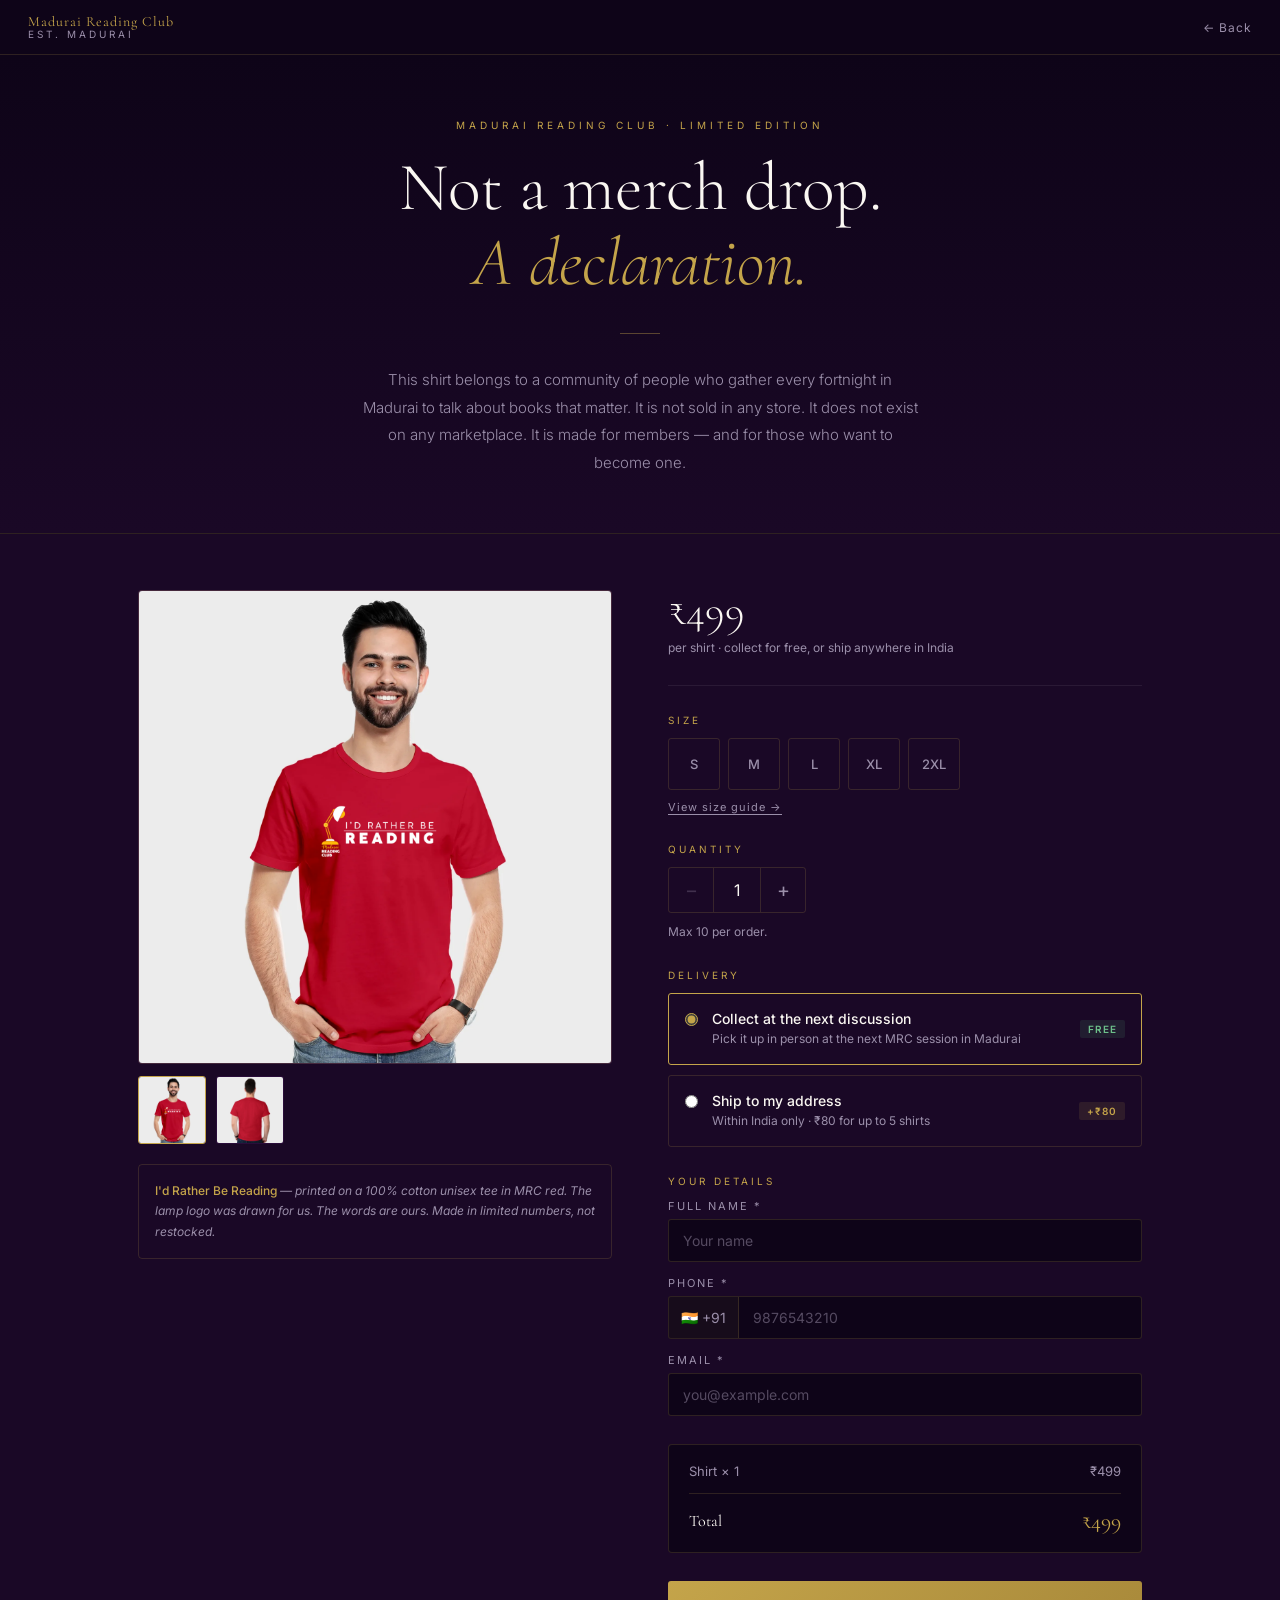
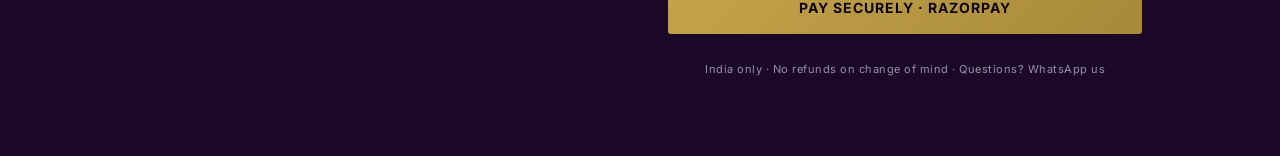
==== commit 408408ba: "Fix hardcoded ₹1 prices in shop HTML; call updateTotals() on load Co-Authored-By: Claude Sonnet 4.6 " ====
--- a/shop.html
+++ b/shop.html
@@ -507,7 +507,7 @@
 
     <!-- Price -->
     <div class="price-block">
-      <div class="price-main" id="price-display">₹1</div>
+      <div class="price-main" id="price-display">₹499</div>
       <div class="price-sub" id="price-sub">per shirt · collect for free, or ship anywhere in India</div>
     </div>
 
@@ -552,9 +552,9 @@
           <input type="radio" name="delivery" value="ship" onchange="updateTotals()" />
           <div class="delivery-opt-body">
             <div class="delivery-opt-title">Ship to my address</div>
-            <div class="delivery-opt-sub">Within India only · <span id="ship-note">₹1 for up to 5 shirts</span></div>
+            <div class="delivery-opt-sub">Within India only · <span id="ship-note">₹80 for up to 5 shirts</span></div>
           </div>
-          <span class="delivery-tag tag-ship" id="ship-tag">+₹1</span>
+          <span class="delivery-tag tag-ship" id="ship-tag">+₹80</span>
         </label>
       </div>
 
@@ -600,9 +600,9 @@
 
     <!-- Order total -->
     <div class="total-card">
-      <div class="total-row"><span>Shirt × <span id="t-qty">1</span></span><span id="t-shirt">₹1</span></div>
-      <div class="total-row" id="t-ship-row" style="display:none;"><span>Shipping</span><span id="t-ship">₹1</span></div>
-      <div class="total-row grand"><span>Total</span><span class="grand-amt" id="t-total">₹1</span></div>
+      <div class="total-row"><span>Shirt × <span id="t-qty">1</span></span><span id="t-shirt">₹499</span></div>
+      <div class="total-row" id="t-ship-row" style="display:none;"><span>Shipping</span><span id="t-ship">₹80</span></div>
+      <div class="total-row grand"><span>Total</span><span class="grand-amt" id="t-total">₹499</span></div>
     </div>
 
     <!-- Pay -->
@@ -647,8 +647,8 @@
   const API = 'https://pages.maduraireadingclub.com'
 
   // ── PRICING (test mode — change after testing) ──
-  const PRICE_PER = 1        // ₹1 test  (prod: 499)
-  const SHIP_PER_5 = 1       // ₹1 test  (prod: 80)
+  const PRICE_PER = 499
+  const SHIP_PER_5 = 80
 
   let selectedSize = null
   let qty = 1
@@ -801,6 +801,9 @@
     rzp.open()
   }
 
+  // Initialise display on load
+  updateTotals()
+
   function showSuccess(body, od) {
     document.getElementById('shop-hero').style.display = 'none'
     document.getElementById('shop-main').style.display = 'none'
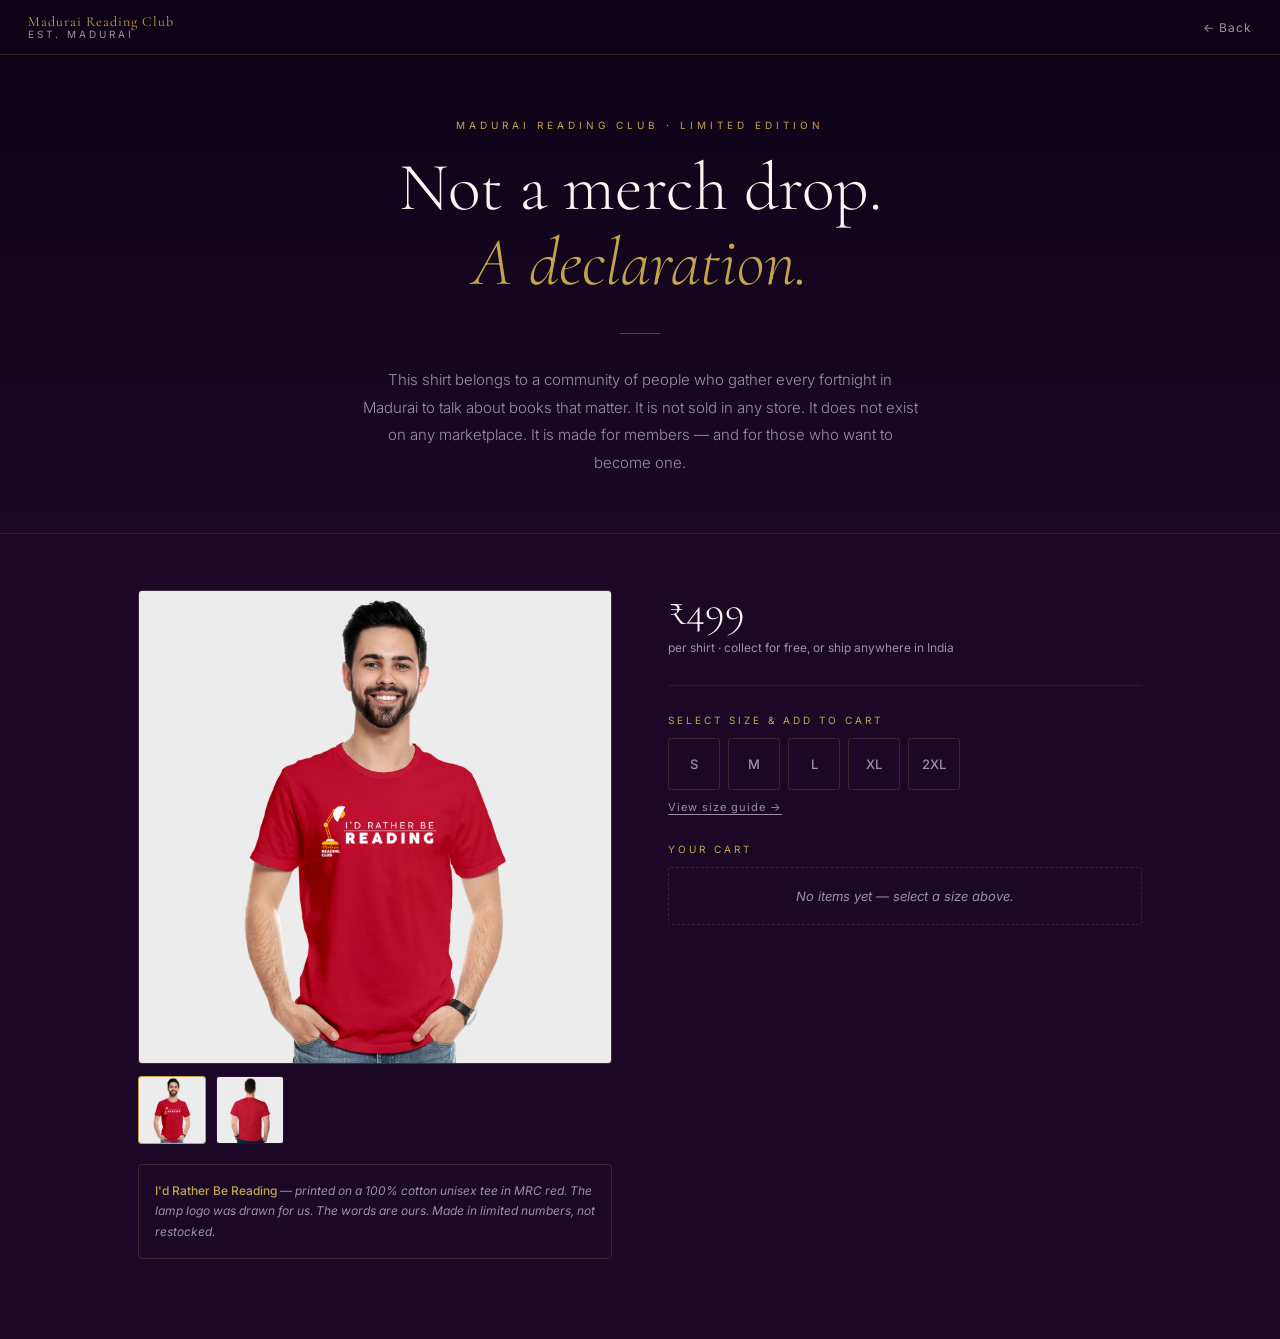
==== commit 4ea6b708: "Redesign shop checkout: multi-size cart with Add to Cart flow Co-Authored-By: Claude Sonnet 4.6 <nor" ====
--- a/shop.html
+++ b/shop.html
@@ -352,6 +352,96 @@
       font-weight: 400;
     }
     .total-row.grand .grand-amt { color: var(--gold); font-size: 22px; }
+
+    /* Add to cart button */
+    .atc-btn {
+      flex: 1;
+      background: transparent;
+      border: 1px solid var(--gold);
+      border-radius: 3px;
+      color: var(--gold);
+      font-size: 13px;
+      font-weight: 600;
+      letter-spacing: 1px;
+      text-transform: uppercase;
+      padding: 0 20px;
+      height: 44px;
+      cursor: pointer;
+      font-family: 'Inter', sans-serif;
+      transition: background .15s, color .15s;
+      white-space: nowrap;
+    }
+    .atc-btn:hover { background: var(--gold); color: var(--bgDeep); }
+
+    /* Cart item row */
+    .cart-item {
+      display: flex;
+      align-items: center;
+      gap: 12px;
+      background: var(--bgDeep);
+      border: 1px solid var(--border);
+      border-radius: 3px;
+      padding: 12px 16px;
+    }
+    .cart-size-badge {
+      background: var(--gold);
+      color: var(--bgDeep);
+      font-size: 12px;
+      font-weight: 700;
+      padding: 3px 10px;
+      border-radius: 2px;
+      min-width: 36px;
+      text-align: center;
+      flex-shrink: 0;
+    }
+    .cart-item-qty {
+      display: flex;
+      align-items: center;
+      gap: 0;
+      border: 1px solid var(--border);
+      border-radius: 3px;
+    }
+    .cart-qty-btn {
+      width: 32px;
+      height: 32px;
+      background: transparent;
+      border: none;
+      color: var(--soft);
+      font-size: 16px;
+      cursor: pointer;
+      display: flex;
+      align-items: center;
+      justify-content: center;
+      transition: color .15s;
+    }
+    .cart-qty-btn:hover { color: var(--cream); }
+    .cart-qty-num {
+      width: 36px;
+      text-align: center;
+      font-size: 14px;
+      color: var(--cream);
+      border-left: 1px solid var(--border);
+      border-right: 1px solid var(--border);
+      line-height: 32px;
+      user-select: none;
+    }
+    .cart-item-price {
+      flex: 1;
+      text-align: right;
+      font-size: 14px;
+      color: var(--cream);
+    }
+    .cart-remove {
+      background: none;
+      border: none;
+      color: rgba(155,143,170,.4);
+      cursor: pointer;
+      font-size: 16px;
+      padding: 0 0 0 4px;
+      line-height: 1;
+      transition: color .15s;
+    }
+    .cart-remove:hover { color: #E57373; }
 
     /* Pay button */
     .pay-btn {
@@ -507,14 +597,14 @@
 
     <!-- Price -->
     <div class="price-block">
-      <div class="price-main" id="price-display">₹499</div>
-      <div class="price-sub" id="price-sub">per shirt · collect for free, or ship anywhere in India</div>
-    </div>
-
-    <!-- Size -->
+      <div class="price-main">₹499</div>
+      <div class="price-sub">per shirt · collect for free, or ship anywhere in India</div>
+    </div>
+
+    <!-- Add to cart section -->
     <div>
-      <div class="field-label">Size</div>
-      <div class="size-row">
+      <div class="field-label">Select Size &amp; Add to Cart</div>
+      <div class="size-row" id="size-row">
         <button class="size-btn" data-s="S"   onclick="pickSize('S')">S</button>
         <button class="size-btn" data-s="M"   onclick="pickSize('M')">M</button>
         <button class="size-btn" data-s="L"   onclick="pickSize('L')">L</button>
@@ -522,22 +612,32 @@
         <button class="size-btn" data-s="2XL" onclick="pickSize('2XL')">2XL</button>
       </div>
       <button class="size-guide-link" onclick="openModal()">View size guide →</button>
-      <div class="field-error" id="size-err">Please select a size.</div>
-    </div>
-
-    <!-- Quantity -->
-    <div>
-      <div class="field-label">Quantity</div>
-      <div class="qty-stepper">
-        <button class="qty-btn" id="qty-minus" onclick="changeQty(-1)" disabled>−</button>
-        <span class="qty-num" id="qty-num">1</span>
-        <button class="qty-btn" id="qty-plus" onclick="changeQty(1)">+</button>
+      <div class="field-error" id="size-err">Please select a size first.</div>
+
+      <!-- Qty + Add to cart (shown after size is selected) -->
+      <div id="add-to-cart-row" style="display:none;margin-top:16px;">
+        <div style="display:flex;align-items:center;gap:12px;flex-wrap:wrap;">
+          <div class="qty-stepper">
+            <button class="qty-btn" id="qty-minus" onclick="changeQty(-1)" disabled>−</button>
+            <span class="qty-num" id="qty-num">1</span>
+            <button class="qty-btn" id="qty-plus" onclick="changeQty(1)">+</button>
+          </div>
+          <button class="atc-btn" id="atc-btn" onclick="addToCart()">Add to cart</button>
+        </div>
       </div>
-      <div class="qty-note" id="qty-note">Max 10 per order.</div>
-    </div>
-
-    <!-- Delivery -->
-    <div>
+    </div>
+
+    <!-- Cart -->
+    <div id="cart-section">
+      <div class="field-label" style="margin-bottom:12px;">Your Cart</div>
+      <div id="cart-empty" style="border:1px dashed var(--border);border-radius:3px;padding:20px;text-align:center;color:var(--soft);font-size:13px;font-style:italic;">
+        No items yet — select a size above.
+      </div>
+      <div id="cart-items" style="display:none;flex-direction:column;gap:8px;"></div>
+    </div>
+
+    <!-- Delivery — hidden until cart has items -->
+    <div id="delivery-section" style="display:none;">
       <div class="field-label">Delivery</div>
       <div class="delivery-opts">
         <label class="delivery-opt">
@@ -576,8 +676,8 @@
       </div>
     </div>
 
-    <!-- Buyer details -->
-    <div>
+    <!-- Buyer details — hidden until cart has items -->
+    <div id="buyer-section" style="display:none;">
       <div class="field-label">Your Details</div>
       <div class="form-wrap">
         <div class="f-field">
@@ -598,18 +698,20 @@
       </div>
     </div>
 
-    <!-- Order total -->
-    <div class="total-card">
-      <div class="total-row"><span>Shirt × <span id="t-qty">1</span></span><span id="t-shirt">₹499</span></div>
+    <!-- Order total — hidden until cart has items -->
+    <div class="total-card" id="total-card" style="display:none;">
+      <div id="t-line-items"></div>
       <div class="total-row" id="t-ship-row" style="display:none;"><span>Shipping</span><span id="t-ship">₹80</span></div>
       <div class="total-row grand"><span>Total</span><span class="grand-amt" id="t-total">₹499</span></div>
     </div>
 
-    <!-- Pay -->
-    <button class="pay-btn" id="pay-btn" onclick="startCheckout()">
-      Pay Securely · Razorpay
-    </button>
-    <p class="pay-note">India only · No refunds on change of mind · Questions? WhatsApp us</p>
+    <!-- Pay — hidden until cart has items -->
+    <div id="pay-section" style="display:none;">
+      <button class="pay-btn" id="pay-btn" onclick="startCheckout()">
+        Pay Securely · Razorpay
+      </button>
+      <p class="pay-note">India only · No refunds on change of mind · Questions? WhatsApp us</p>
+    </div>
 
   </div>
 </main>
@@ -644,74 +746,155 @@
 
 <script src="https://checkout.razorpay.com/v1/checkout.js"></script>
 <script>
-  const API = 'https://pages.maduraireadingclub.com'
-
-  // ── PRICING (test mode — change after testing) ──
-  const PRICE_PER = 499
+  const API        = 'https://pages.maduraireadingclub.com'
+  const PRICE_PER  = 499
   const SHIP_PER_5 = 80
 
+  // cart: { 'S': 2, 'L': 1, ... }
+  let cart         = {}
   let selectedSize = null
-  let qty = 1
-
-  // ── Gallery ─────────────────────────────────────────────────────────────────
+  let sizeQty      = 1
+
+  // ── Gallery ──────────────────────────────────────────────────────────────────
   function showView(v) {
     document.getElementById('img-front').classList.toggle('hidden', v !== 'front')
-    document.getElementById('img-back').classList.toggle('hidden', v !== 'back')
+    document.getElementById('img-back').classList.toggle('hidden',  v !== 'back')
     document.getElementById('th-f').classList.toggle('active', v === 'front')
-    document.getElementById('th-b').classList.toggle('active', v === 'back')
-  }
-
-  // ── Size ────────────────────────────────────────────────────────────────────
+    document.getElementById('th-b').classList.toggle('active',  v === 'back')
+  }
+
+  // ── Size picker ──────────────────────────────────────────────────────────────
   function pickSize(s) {
     selectedSize = s
+    sizeQty = 1
+    document.getElementById('qty-num').textContent = 1
+    document.getElementById('qty-minus').disabled  = true
+    document.getElementById('qty-plus').disabled   = false
     document.querySelectorAll('.size-btn').forEach(b => b.classList.toggle('selected', b.dataset.s === s))
     document.getElementById('size-err').style.display = 'none'
+    document.getElementById('add-to-cart-row').style.display = 'block'
+    const existing = cart[s] || 0
+    document.getElementById('atc-btn').textContent = existing ? `Update (${s} \xd7${existing} in cart)` : 'Add to cart'
+  }
+
+  // ── Qty stepper (before adding to cart) ─────────────────────────────────────
+  function changeQty(d) {
+    const maxAllowed = 10 - totalCartQty() + (cart[selectedSize] || 0)
+    sizeQty = Math.max(1, Math.min(maxAllowed, sizeQty + d))
+    document.getElementById('qty-num').textContent = sizeQty
+    document.getElementById('qty-minus').disabled  = sizeQty <= 1
+    document.getElementById('qty-plus').disabled   = sizeQty >= maxAllowed
+  }
+
+  // ── Cart helpers ─────────────────────────────────────────────────────────────
+  function totalCartQty() {
+    return Object.values(cart).reduce((s, q) => s + q, 0)
+  }
+
+  function addToCart() {
+    if (!selectedSize) return
+    cart[selectedSize] = sizeQty
+    selectedSize = null
+    sizeQty = 1
+    document.querySelectorAll('.size-btn').forEach(b => b.classList.remove('selected'))
+    document.getElementById('add-to-cart-row').style.display = 'none'
+    document.getElementById('qty-num').textContent = 1
+    document.getElementById('qty-minus').disabled  = true
+    renderCart()
     updateTotals()
   }
 
-  // ── Quantity ─────────────────────────────────────────────────────────────────
-  function changeQty(d) {
-    qty = Math.max(1, Math.min(10, qty + d))
-    document.getElementById('qty-num').textContent = qty
-    document.getElementById('qty-minus').disabled = qty <= 1
-    document.getElementById('qty-plus').disabled  = qty >= 10
+  function updateCartQty(size, d) {
+    const newQty = (cart[size] || 0) + d
+    if (newQty <= 0) {
+      delete cart[size]
+    } else if (totalCartQty() - (cart[size] || 0) + newQty <= 10) {
+      cart[size] = newQty
+    }
+    renderCart()
     updateTotals()
+  }
+
+  function removeFromCart(size) {
+    delete cart[size]
+    renderCart()
+    updateTotals()
+  }
+
+  function renderCart() {
+    const hasItems  = totalCartQty() > 0
+    document.getElementById('cart-empty').style.display    = hasItems ? 'none'  : 'block'
+    document.getElementById('cart-items').style.display    = hasItems ? 'flex'  : 'none'
+    document.getElementById('delivery-section').style.display = hasItems ? 'block' : 'none'
+    document.getElementById('buyer-section').style.display    = hasItems ? 'block' : 'none'
+    document.getElementById('total-card').style.display       = hasItems ? 'block' : 'none'
+    document.getElementById('pay-section').style.display      = hasItems ? 'block' : 'none'
+
+    const wrap = document.getElementById('cart-items')
+    wrap.innerHTML = ''
+    const SIZES = ['S', 'M', 'L', 'XL', '2XL']
+    SIZES.filter(s => cart[s]).forEach(size => {
+      const q   = cart[size]
+      const row = document.createElement('div')
+      row.className = 'cart-item'
+      row.innerHTML = `
+        <span class="cart-size-badge">${size}</span>
+        <div class="cart-item-qty">
+          <button class="cart-qty-btn" onclick="updateCartQty('${size}', -1)">−</button>
+          <span class="cart-qty-num">${q}</span>
+          <button class="cart-qty-btn" onclick="updateCartQty('${size}', 1)">+</button>
+        </div>
+        <span class="cart-item-price">₹${PRICE_PER * q}</span>
+        <button class="cart-remove" onclick="removeFromCart('${size}')" title="Remove">✕</button>
+      `
+      wrap.appendChild(row)
+    })
+
+    if (selectedSize) {
+      const existing = cart[selectedSize] || 0
+      document.getElementById('atc-btn').textContent = existing
+        ? `Update (${selectedSize} \xd7${existing} in cart)`
+        : 'Add to cart'
+    }
   }
 
   // ── Totals ───────────────────────────────────────────────────────────────────
   function updateTotals() {
-    const isShip = document.querySelector('input[name="delivery"]:checked').value === 'ship'
+    const isShip   = document.querySelector('input[name="delivery"]:checked').value === 'ship'
     document.getElementById('address-fields').classList.toggle('visible', isShip)
 
-    const shippingTiers = Math.ceil(qty / 5)
-    const shipAmt = isShip ? shippingTiers * SHIP_PER_5 : 0
-    const shirtAmt = PRICE_PER * qty
-    const total = shirtAmt + shipAmt
-
-    document.getElementById('t-qty').textContent   = qty
-    document.getElementById('t-shirt').textContent = '₹' + shirtAmt
+    const totalQty  = totalCartQty()
+    const shirtAmt  = PRICE_PER * totalQty
+    const shipTiers = Math.ceil(totalQty / 5) || 1
+    const shipAmt   = isShip ? shipTiers * SHIP_PER_5 : 0
+    const total     = shirtAmt + shipAmt
+
+    const SIZES = ['S', 'M', 'L', 'XL', '2XL']
+    document.getElementById('t-line-items').innerHTML = SIZES
+      .filter(s => cart[s])
+      .map(s => `<div class="total-row"><span>Size ${s} \xd7${cart[s]}</span><span>₹${PRICE_PER * cart[s]}</span></div>`)
+      .join('')
+
     document.getElementById('t-ship-row').style.display = isShip ? 'flex' : 'none'
     document.getElementById('t-ship').textContent  = '₹' + shipAmt
     document.getElementById('t-total').textContent = '₹' + total
 
-    // Update shipping badge on delivery option
-    document.getElementById('ship-tag').textContent = '+₹' + (shippingTiers * SHIP_PER_5)
-    document.getElementById('ship-note').textContent =
-      qty <= 5
-        ? `₹${SHIP_PER_5} for up to 5 shirts`
-        : `₹${shippingTiers * SHIP_PER_5} for ${qty} shirts (₹${SHIP_PER_5} per 5)`
+    document.getElementById('ship-tag').textContent  = '+₹' + (shipTiers * SHIP_PER_5)
+    document.getElementById('ship-note').textContent = totalQty <= 5
+      ? `₹${SHIP_PER_5} for up to 5 shirts`
+      : `₹${shipTiers * SHIP_PER_5} for ${totalQty} shirts (₹${SHIP_PER_5} per 5)`
   }
 
   // ── Modal ────────────────────────────────────────────────────────────────────
-  function openModal()  { document.getElementById('size-modal').classList.add('open'); document.body.style.overflow='hidden' }
-  function closeModal() { document.getElementById('size-modal').classList.remove('open'); document.body.style.overflow='' }
+  function openModal()   { document.getElementById('size-modal').classList.add('open');    document.body.style.overflow = 'hidden' }
+  function closeModal()  { document.getElementById('size-modal').classList.remove('open'); document.body.style.overflow = '' }
   function maybeClose(e) { if (e.target === document.getElementById('size-modal')) closeModal() }
 
   // ── Validation ───────────────────────────────────────────────────────────────
   function validate() {
-    if (!selectedSize) {
+    if (totalCartQty() === 0) {
       document.getElementById('size-err').style.display = 'block'
-      document.querySelector('.size-row').scrollIntoView({ behavior: 'smooth', block: 'center' })
+      document.getElementById('cart-section').scrollIntoView({ behavior: 'smooth', block: 'center' })
       return false
     }
     const name  = document.getElementById('name').value.trim()
@@ -720,14 +903,14 @@
     if (!name)  { alert('Please enter your name.'); return false }
     if (!/^\d{10}$/.test(phone)) { alert('Please enter a valid 10-digit phone number.'); return false }
     if (!/^[^\s@]+@[^\s@]+\.[^\s@]+$/.test(email)) { alert('Please enter a valid email address.'); return false }
-
     const isShip = document.querySelector('input[name="delivery"]:checked').value === 'ship'
     if (isShip) {
-      const address = document.getElementById('address').value.trim()
-      const city    = document.getElementById('city').value.trim()
-      const pincode = document.getElementById('pincode').value.trim()
-      if (!address || !city) { alert('Please fill in your shipping address.'); return false }
-      if (!/^\d{6}$/.test(pincode)) { alert('Please enter a valid 6-digit pincode.'); return false }
+      if (!document.getElementById('address').value.trim() || !document.getElementById('city').value.trim()) {
+        alert('Please fill in your shipping address.'); return false
+      }
+      if (!/^\d{6}$/.test(document.getElementById('pincode').value.trim())) {
+        alert('Please enter a valid 6-digit pincode.'); return false
+      }
     }
     return true
   }
@@ -740,12 +923,12 @@
     btn.textContent = 'Preparing order…'
 
     const delivery = document.querySelector('input[name="delivery"]:checked').value
+    const items = Object.entries(cart).map(([size, qty]) => ({ size, qty }))
     const body = {
       name:          document.getElementById('name').value.trim(),
       phone:         '+91' + document.getElementById('phone').value.trim(),
       email:         document.getElementById('email').value.trim(),
-      size:          selectedSize,
-      quantity:      qty,
+      items,
       delivery_type: delivery,
       address:       delivery === 'ship' ? document.getElementById('address').value.trim() : '',
       city:          delivery === 'ship' ? document.getElementById('city').value.trim()    : '',
@@ -762,16 +945,17 @@
     } catch (err) {
       alert(err.message)
       btn.disabled = false
-      btn.textContent = 'Pay Securely · Razorpay'
+      btn.textContent = 'Pay Securely \xb7 Razorpay'
       return
     }
 
+    const desc = items.map(i => `${i.size}\xd7${i.qty}`).join(', ')
     const rzp = new Razorpay({
       key:         od.key_id,
       amount:      od.amount,
       currency:    'INR',
       name:        'Madurai Reading Club',
-      description: `MRC T-Shirt · Size ${selectedSize} · Qty ${qty}`,
+      description: `MRC T-Shirt — ${desc}`,
       image:       'https://maduraireadingclub.com/images/Logo Circular.png',
       order_id:    od.order_id,
       prefill:     { name: body.name, email: body.email, contact: body.phone },
@@ -789,29 +973,27 @@
           })
           if (!vr.ok) throw new Error()
         } catch {
-          alert(`Payment received but confirmation failed. Please save your payment ID: ${resp.razorpay_payment_id}`)
+          alert(`Payment received but confirmation failed. Save your payment ID: ${resp.razorpay_payment_id}`)
           btn.disabled = false
-          btn.textContent = 'Pay Securely · Razorpay'
+          btn.textContent = 'Pay Securely \xb7 Razorpay'
           return
         }
         showSuccess(body, od)
       },
-      modal: { ondismiss: () => { btn.disabled = false; btn.textContent = 'Pay Securely · Razorpay' } }
+      modal: { ondismiss: () => { btn.disabled = false; btn.textContent = 'Pay Securely \xb7 Razorpay' } }
     })
     rzp.open()
   }
-
-  // Initialise display on load
-  updateTotals()
 
   function showSuccess(body, od) {
     document.getElementById('shop-hero').style.display = 'none'
     document.getElementById('shop-main').style.display = 'none'
     const sc = document.getElementById('success')
     sc.classList.add('visible')
+    const itemDesc = body.items.map(i => `${i.size} \xd7 ${i.qty}`).join(', ')
     document.getElementById('s-name').textContent     = body.name
-    document.getElementById('s-size').textContent     = `${selectedSize}`
-    document.getElementById('s-qty').textContent      = `${qty}`
+    document.getElementById('s-size').textContent     = itemDesc
+    document.getElementById('s-qty').textContent      = totalCartQty()
     document.getElementById('s-delivery').textContent = body.delivery_type === 'ship'
       ? `Shipping to ${body.city} — ${body.pincode}`
       : 'Collect at next book discussion'
@@ -819,6 +1001,9 @@
     document.getElementById('s-orderid').textContent  = `Order ref: ${od.order_id}`
     window.scrollTo({ top: 0, behavior: 'smooth' })
   }
+
+  // Initialise shipping note on load
+  updateTotals()
 </script>
 </body>
 </html>
